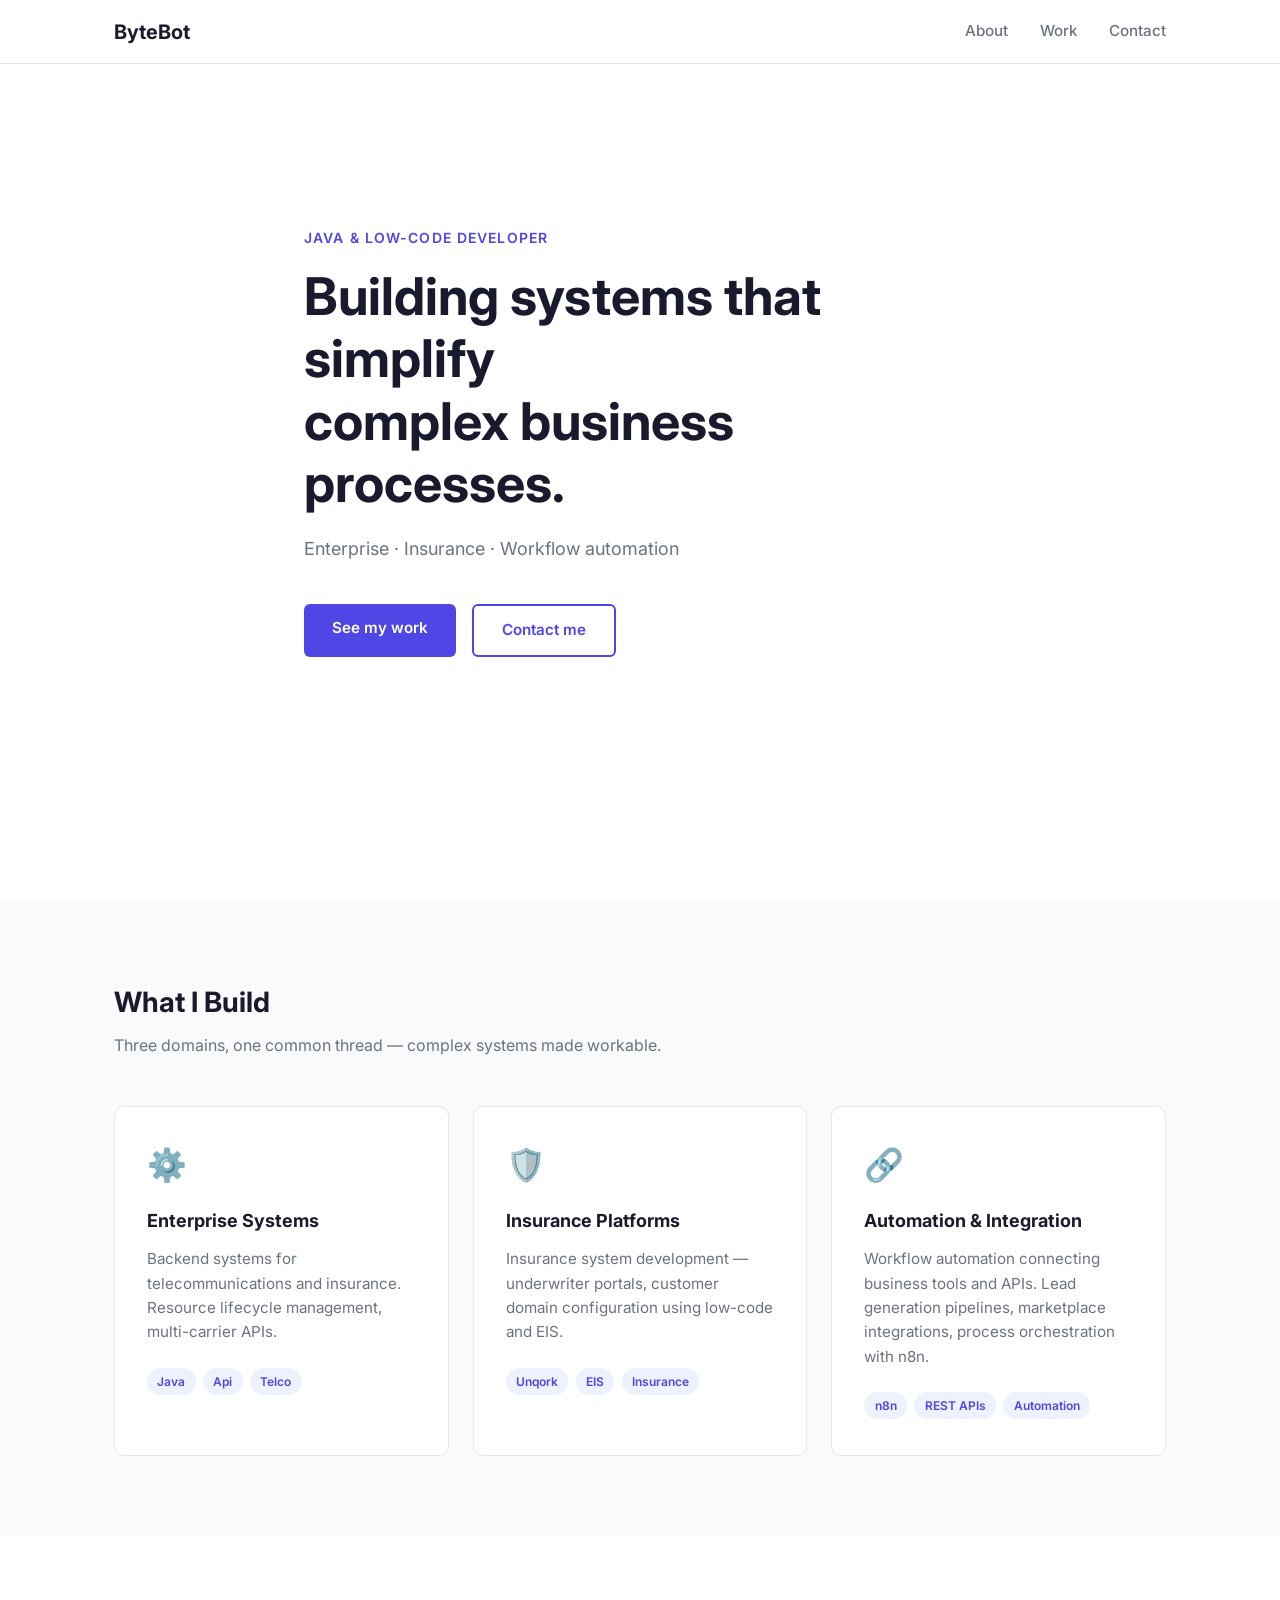
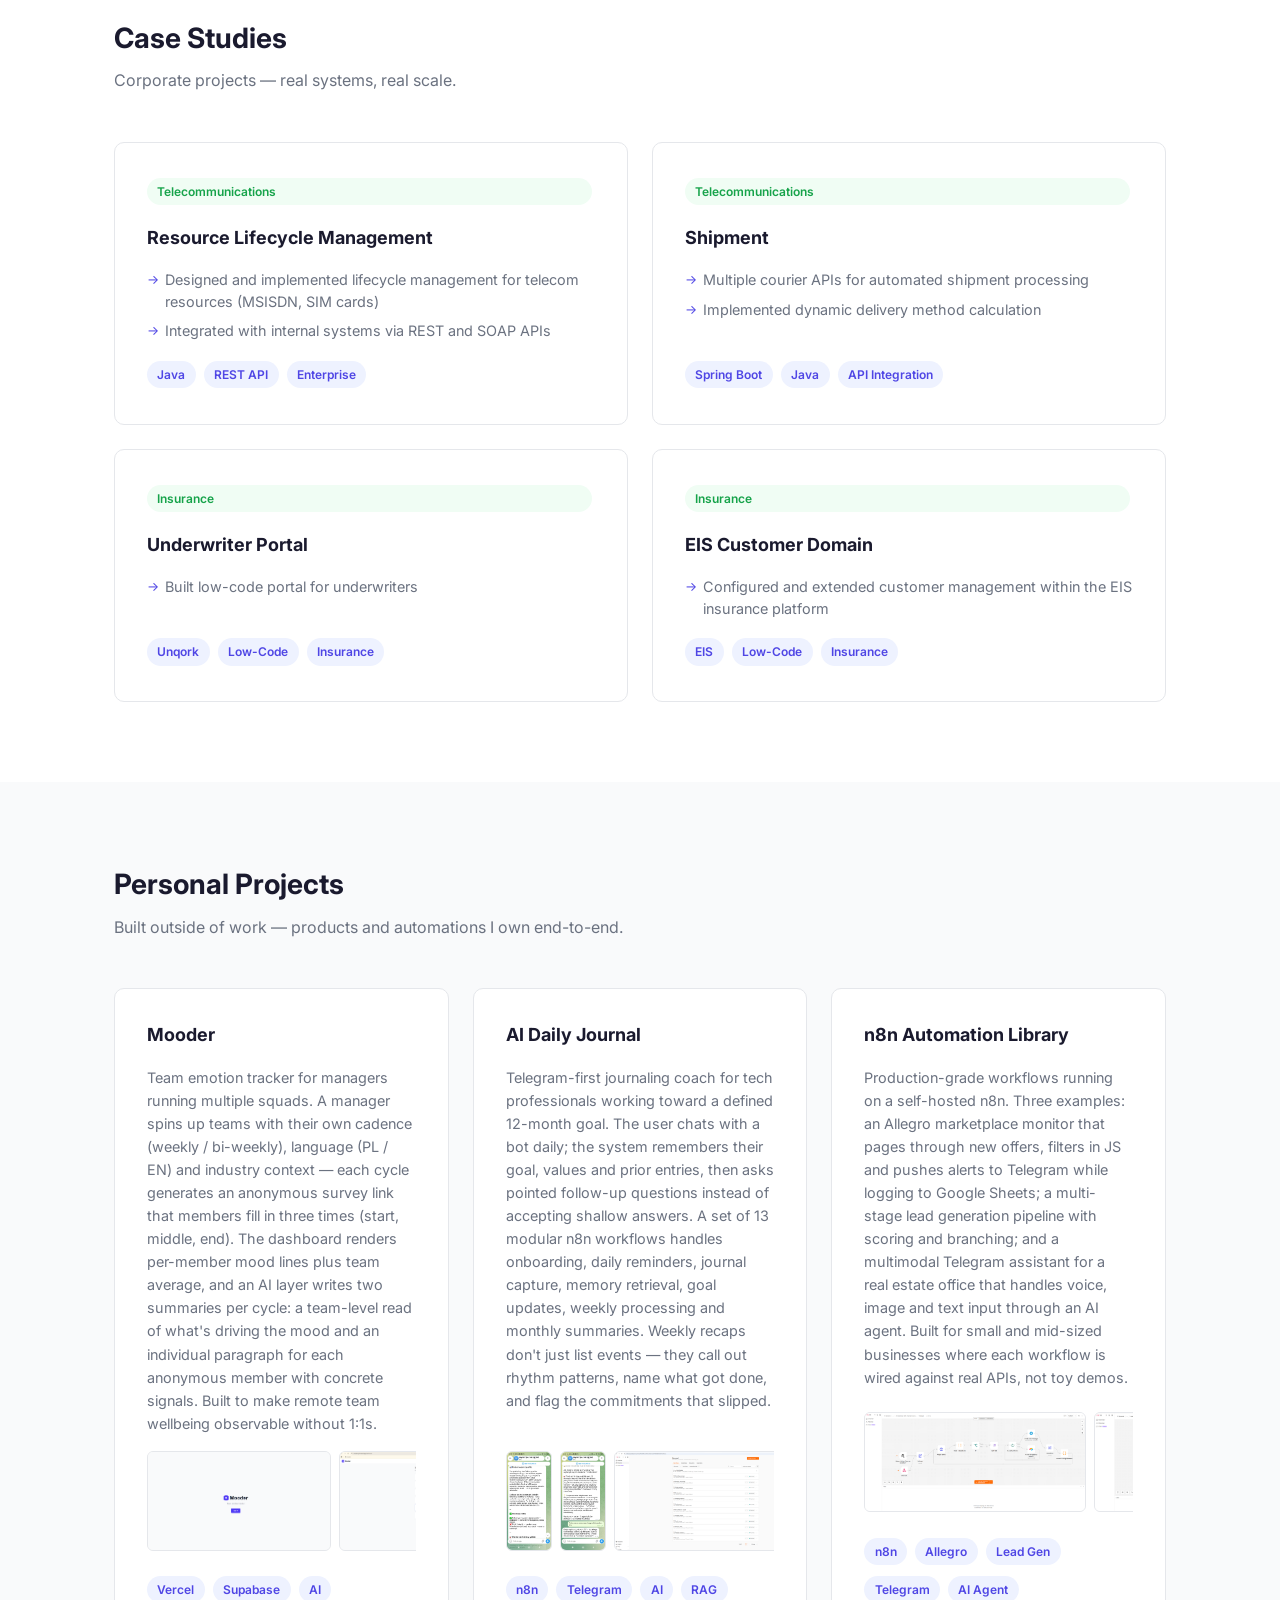
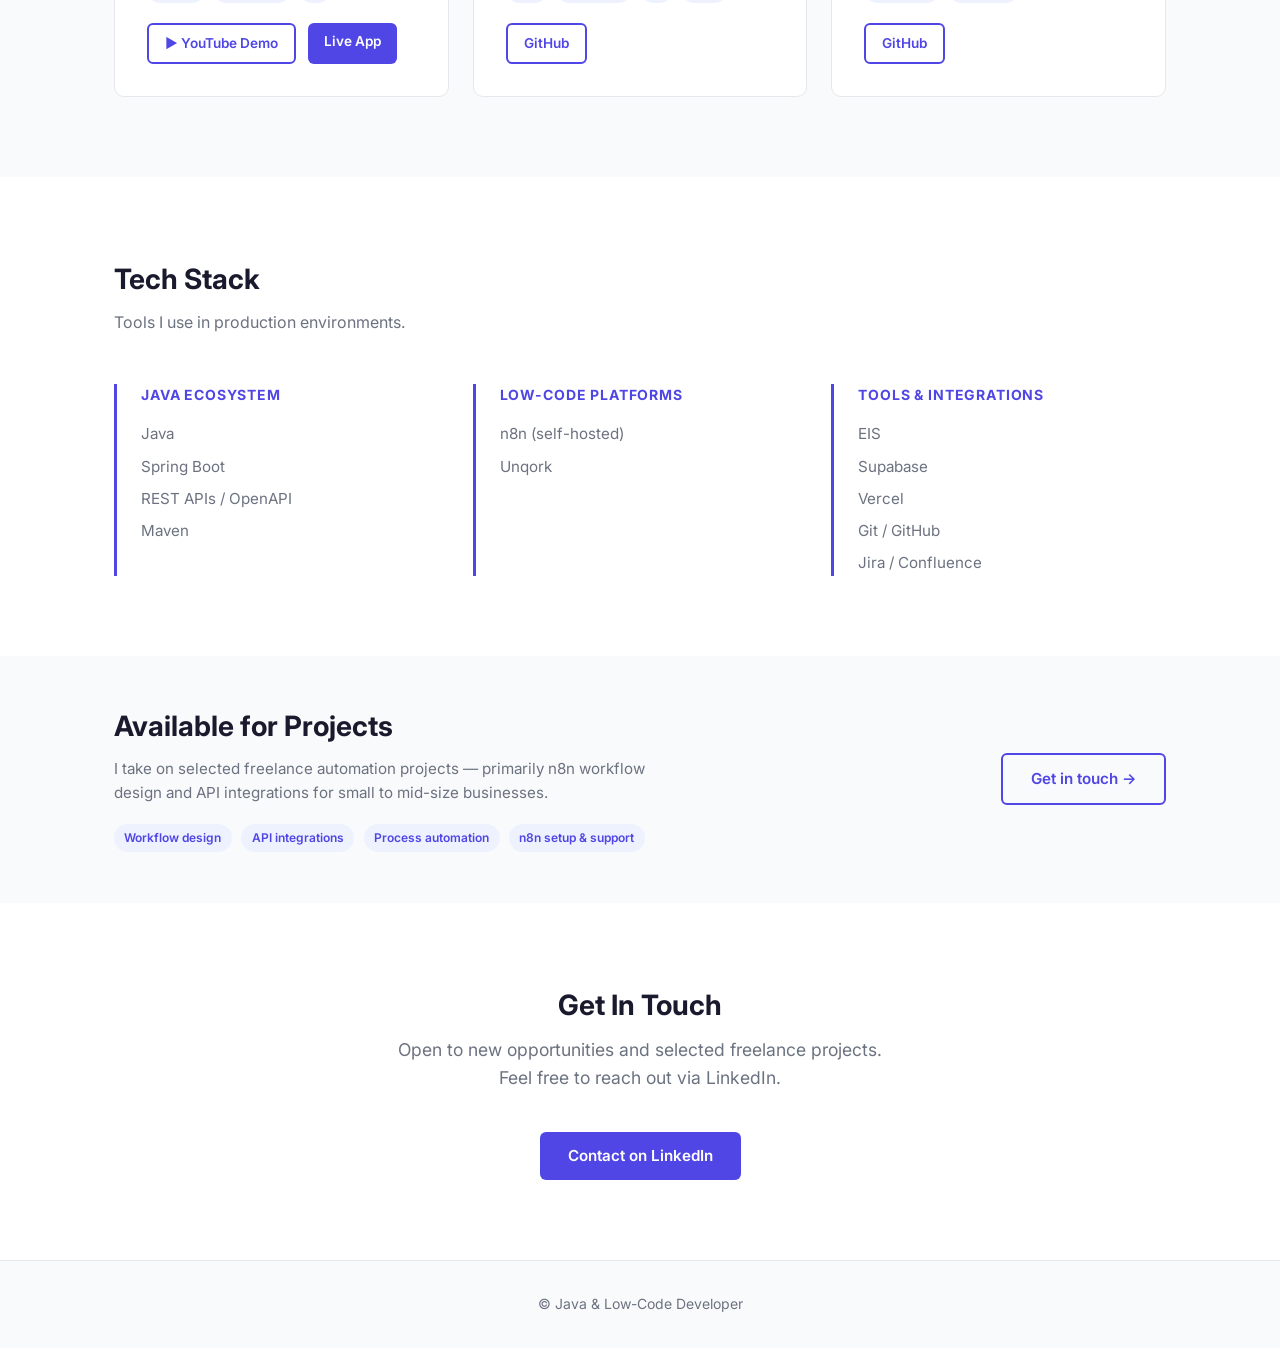
==== index.html @ 2a05e1d1 "feat: enrich n8n Automation Library card with screenshots Rewrite description to name the three real" ====
<!DOCTYPE html>
<html lang="en">
<head>
  <meta charset="UTF-8" />
  <meta name="viewport" content="width=device-width, initial-scale=1.0" />
  <meta name="description" content="Java & Low-Code Developer — Building systems that simplify complex business processes." />
  <title>Java & Low-Code Developer</title>
  <link rel="preconnect" href="https://fonts.googleapis.com" />
  <link rel="preconnect" href="https://fonts.gstatic.com" crossorigin />
  <link href="https://fonts.googleapis.com/css2?family=Inter:wght@400;500;600;700&display=swap" rel="stylesheet" />
  <link rel="stylesheet" href="css/style.css" />
</head>
<body>

  <!-- NAV -->
  <header class="nav" id="nav">
    <div class="container nav__inner">
      <a href="#" class="nav__logo">ByteBot<span class="nav__logo-dot"></span></a>
      <nav class="nav__links" id="navLinks">
        <a href="#what-i-build">About</a>
        <a href="#case-studies">Work</a>
        <a href="#contact">Contact</a>
      </nav>
      <button class="nav__hamburger" id="hamburger" aria-label="Toggle menu">
        <span></span><span></span><span></span>
      </button>
    </div>
  </header>

  <!-- HERO -->
  <section class="hero" id="hero">
    <div class="container hero__inner">
      <p class="hero__eyebrow">Java &amp; Low-Code Developer</p>
      <h1 class="hero__title">Building systems that simplify<br>complex business processes.</h1>
      <p class="hero__subtitle">Enterprise · Insurance · Workflow automation</p>
      <div class="hero__cta">
        <a href="#case-studies" class="btn btn-primary">See my work</a>
        <a href="#contact" class="btn btn-outline">Contact me</a>
      </div>
    </div>
  </section>

  <!-- WHAT I BUILD -->
  <section class="what-i-build" id="what-i-build">
    <div class="container">
      <h2 class="section-title">What I Build</h2>
      <p class="section-subtitle">Three domains, one common thread — complex systems made workable.</p>
      <div class="tiles">

        <div class="tile">
          <div class="tile__icon">⚙️</div>
          <h3 class="tile__title">Enterprise Systems</h3>
          <p class="tile__body">Backend systems for telecommunications and insurance. Resource lifecycle management, multi-carrier APIs.</p>
          <div class="tile__tags">
            <span class="tag">Java</span>
            <span class="tag">Api</span>
            <span class="tag">Telco</span>
          </div>
        </div>

        <div class="tile">
          <div class="tile__icon">🛡️</div>
          <h3 class="tile__title">Insurance Platforms</h3>
          <p class="tile__body">Insurance system development — underwriter portals, customer domain configuration using low-code and EIS.</p>
          <div class="tile__tags">
            <span class="tag">Unqork</span>
            <span class="tag">EIS</span>
            <span class="tag">Insurance</span>
          </div>
        </div>

        <div class="tile">
          <div class="tile__icon">🔗</div>
          <h3 class="tile__title">Automation &amp; Integration</h3>
          <p class="tile__body">Workflow automation connecting business tools and APIs. Lead generation pipelines, marketplace integrations, process orchestration with n8n.</p>
          <div class="tile__tags">
            <span class="tag">n8n</span>
            <span class="tag">REST APIs</span>
            <span class="tag">Automation</span>
          </div>
        </div>

      </div>
    </div>
  </section>

  <!-- CASE STUDIES -->
  <section class="case-studies" id="case-studies">
    <div class="container">
      <h2 class="section-title">Case Studies</h2>
      <p class="section-subtitle">Corporate projects — real systems, real scale.</p>
      <div class="cards-grid">

        <div class="card">
          <span class="tag tag-industry">Telecommunications</span>
          <h3 class="card__title">Resource Lifecycle Management</h3>
          <ul class="card__bullets">
            <li>Designed and implemented lifecycle management for telecom resources (MSISDN, SIM cards)</li>            
            <li>Integrated with internal systems via REST and SOAP APIs</li>
          </ul>
          <div class="card__tags">
            <span class="tag">Java</span>
            <span class="tag">REST API</span>
            <span class="tag">Enterprise</span>
          </div>
        </div>

        <div class="card">
          <span class="tag tag-industry">Telecommunications</span>
          <h3 class="card__title">Shipment</h3>
          <ul class="card__bullets">
            <li>Multiple courier APIs for automated shipment processing</li>
            <li>Implemented dynamic delivery method calculation</li>            
          </ul>
          <div class="card__tags">
            <span class="tag">Spring Boot</span>
            <span class="tag">Java</span>
            <span class="tag">API Integration</span>
          </div>
        </div>

        <div class="card">
          <span class="tag tag-industry">Insurance</span>
          <h3 class="card__title">Underwriter Portal</h3>
          <ul class="card__bullets">
            <li>Built low-code portal for underwriters</li>                        
          </ul>
          <div class="card__tags">
            <span class="tag">Unqork</span>
            <span class="tag">Low-Code</span>
            <span class="tag">Insurance</span>
          </div>
        </div>

        <div class="card">
          <span class="tag tag-industry">Insurance</span>
          <h3 class="card__title">EIS Customer Domain</h3>
          <ul class="card__bullets">
            <li>Configured and extended customer management within the EIS insurance platform</li>                        
          </ul>
          <div class="card__tags">
            <span class="tag">EIS</span>
            <span class="tag">Low-Code</span>
            <span class="tag">Insurance</span>
          </div>
        </div>

      </div>
    </div>
  </section>

  <!-- PERSONAL PROJECTS -->
  <section class="projects" id="projects">
    <div class="container">
      <h2 class="section-title">Personal Projects</h2>
      <p class="section-subtitle">Built outside of work — products and automations I own end-to-end.</p>
      <div class="projects-grid">

        <div class="project-card">
          <h3 class="project-card__title">Mooder</h3>
          <p class="project-card__desc">Team emotion tracker for managers running multiple squads. A manager spins up teams with their own cadence (weekly / bi-weekly), language (PL / EN) and industry context — each cycle generates an anonymous survey link that members fill in three times (start, middle, end). The dashboard renders per-member mood lines plus team average, and an AI layer writes two summaries per cycle: a team-level read of what's driving the mood and an individual paragraph for each anonymous member with concrete signals. Built to make remote team wellbeing observable without 1:1s.</p>
          <div class="project-card__gallery">
            <img src="screenshots/mooder/m1.png" alt="Mooder landing" class="thumb" data-full="screenshots/mooder/m1.png" />
            <img src="screenshots/mooder/m2.png" alt="Teams dashboard" class="thumb" data-full="screenshots/mooder/m2.png" />
            <img src="screenshots/mooder/m3.png" alt="Team detail" class="thumb" data-full="screenshots/mooder/m3.png" />
            <img src="screenshots/mooder/m4.png" alt="Cycle report with AI summary" class="thumb" data-full="screenshots/mooder/m4.png" />
            <img src="screenshots/mooder/m5.png" alt="Team settings" class="thumb" data-full="screenshots/mooder/m5.png" />
          </div>
          <div class="project-card__tags">
            <span class="tag">Vercel</span>
            <span class="tag">Supabase</span>
            <span class="tag">AI</span>
          </div>
          <div class="project-card__links">
            <a href="https://youtu.be/Fw8eV44S6aY" target="_blank" rel="noopener" class="btn btn-outline btn--sm">▶ YouTube Demo</a>
            <a href="https://mooder-phi.vercel.app/" target="_blank" rel="noopener" class="btn btn-primary btn--sm">Live App</a>
          </div>
        </div>

        <div class="project-card">
          <h3 class="project-card__title">AI Daily Journal</h3>
          <p class="project-card__desc">Telegram-first journaling coach for tech professionals working toward a defined 12-month goal. The user chats with a bot daily; the system remembers their goal, values and prior entries, then asks pointed follow-up questions instead of accepting shallow answers. A set of 13 modular n8n workflows handles onboarding, daily reminders, journal capture, memory retrieval, goal updates, weekly processing and monthly summaries. Weekly recaps don't just list events — they call out rhythm patterns, name what got done, and flag the commitments that slipped.</p>
          <div class="project-card__gallery">
            <img src="screenshots/dailyjournal/d5%20%281%29.jpg" alt="Telegram weekly summary" class="thumb" data-full="screenshots/dailyjournal/d5%20%281%29.jpg" />
            <img src="screenshots/dailyjournal/d5%20%282%29.jpg" alt="Telegram coaching conversation" class="thumb" data-full="screenshots/dailyjournal/d5%20%282%29.jpg" />
            <img src="screenshots/dailyjournal/d3.png" alt="n8n workflows list" class="thumb" data-full="screenshots/dailyjournal/d3.png" />
            <img src="screenshots/dailyjournal/d1.png" alt="Telegram master router workflow" class="thumb" data-full="screenshots/dailyjournal/d1.png" />
            <img src="screenshots/dailyjournal/d4.png" alt="Monthly summary workflow" class="thumb" data-full="screenshots/dailyjournal/d4.png" />
            <img src="screenshots/dailyjournal/d2.png" alt="Onboarding workflow" class="thumb" data-full="screenshots/dailyjournal/d2.png" />
          </div>
          <div class="project-card__tags">
            <span class="tag">n8n</span>
            <span class="tag">Telegram</span>
            <span class="tag">AI</span>
            <span class="tag">RAG</span>
          </div>
          <div class="project-card__links">
            <a href="https://github.com/ByteBot86/techjournaling" target="_blank" rel="noopener" class="btn btn-outline btn--sm">GitHub</a>
          </div>
        </div>

        <div class="project-card">
          <h3 class="project-card__title">n8n Automation Library</h3>
          <p class="project-card__desc">Production-grade workflows running on a self-hosted n8n. Three examples: an Allegro marketplace monitor that pages through new offers, filters in JS and pushes alerts to Telegram while logging to Google Sheets; a multi-stage lead generation pipeline with scoring and branching; and a multimodal Telegram assistant for a real estate office that handles voice, image and text input through an AI agent. Built for small and mid-sized businesses where each workflow is wired against real APIs, not toy demos.</p>
          <div class="project-card__gallery">
            <img src="screenshots/automation/a1.png" alt="Allegro offers monitor — Telegram + Sheets" class="thumb" data-full="screenshots/automation/a1.png" />
            <img src="screenshots/automation/a2.png" alt="Lead generation pipeline" class="thumb" data-full="screenshots/automation/a2.png" />
            <img src="screenshots/automation/a3.png" alt="Multimodal Telegram assistant for real estate" class="thumb" data-full="screenshots/automation/a3.png" />
          </div>
          <div class="project-card__tags">
            <span class="tag">n8n</span>
            <span class="tag">Allegro</span>
            <span class="tag">Lead Gen</span>
            <span class="tag">Telegram</span>
            <span class="tag">AI Agent</span>
          </div>
          <div class="project-card__links">
            <a href="https://github.com/ByteBot86/n8nExamples" target="_blank" rel="noopener" class="btn btn-outline btn--sm">GitHub</a>
          </div>
        </div>

      </div>
    </div>
  </section>

  <!-- TECH STACK -->
  <section class="tech-stack" id="tech-stack">
    <div class="container">
      <h2 class="section-title">Tech Stack</h2>
      <p class="section-subtitle">Tools I use in production environments.</p>
      <div class="stack-grid">

        <div class="stack-col">
          <h3 class="stack-col__title">Java Ecosystem</h3>
          <ul class="stack-list">
            <li>Java </li>
            <li>Spring Boot</li>
            <li>REST APIs / OpenAPI</li>
            <li>Maven</li>            
          </ul>
        </div>

        <div class="stack-col">
          <h3 class="stack-col__title">Low-Code Platforms</h3>
          <ul class="stack-list">
            <li>n8n (self-hosted)</li>
            <li>Unqork</li>            
          </ul>
        </div>

        <div class="stack-col">
          <h3 class="stack-col__title">Tools &amp; Integrations</h3>
          <ul class="stack-list">
            <li>EIS</li>
            <li>Supabase</li>
            <li>Vercel</li>
            <li>Git / GitHub</li>
            <li>Jira / Confluence</li>
          </ul>
        </div>

      </div>
    </div>
  </section>

  <!-- SERVICES -->
  <section class="services" id="services">
    <div class="container services__inner">
      <div>
        <h2 class="section-title">Available for Projects</h2>
        <p class="services__desc">I take on selected freelance automation projects — primarily n8n workflow design and API integrations for small to mid-size businesses.</p>
        <div class="services__items">
          <span class="tag">Workflow design</span>
          <span class="tag">API integrations</span>
          <span class="tag">Process automation</span>
          <span class="tag">n8n setup &amp; support</span>
        </div>
      </div>
      <a href="#contact" class="btn btn-outline">Get in touch →</a>
    </div>
  </section>

  <!-- CONTACT -->
  <section class="contact" id="contact">
    <div class="container contact__inner">
      <h2 class="section-title">Get In Touch</h2>
      <p class="contact__desc">Open to new opportunities and selected freelance projects.<br>Feel free to reach out via LinkedIn.</p>
      <div class="contact__links">
        <a href="https://www.linkedin.com/in/konrad-bielecki-abbaa4133/" target="_blank" rel="noopener" class="btn btn-primary">Contact on LinkedIn</a>
      </div>
    </div>
  </section>

  <footer class="footer">
    <div class="container">
      <p>&copy; Java &amp; Low-Code Developer</p>
    </div>
  </footer>

  <!-- LIGHTBOX -->
  <div class="lightbox" id="lightbox" aria-hidden="true">
    <button class="lightbox__close" id="lightboxClose" aria-label="Close">&times;</button>
    <button class="lightbox__nav lightbox__nav--prev" id="lightboxPrev" aria-label="Previous">&#10094;</button>
    <img class="lightbox__img" id="lightboxImg" alt="" />
    <button class="lightbox__nav lightbox__nav--next" id="lightboxNext" aria-label="Next">&#10095;</button>
  </div>

  <script src="js/main.js"></script>
</body>
</html>
---- css/style.css ----
/* css/style.css */

/* ── Reset ── */
*, *::before, *::after {
  box-sizing: border-box;
  margin: 0;
  padding: 0;
}

/* ── Variables ── */
:root {
  --color-bg: #ffffff;
  --color-text: #1a1a2e;
  --color-muted: #6b7280;
  --color-accent: #4f46e5;
  --color-accent-light: #eef2ff;
  --color-border: #e5e7eb;
  --color-surface: #f9fafb;

  --font-family: 'Inter', sans-serif;
  --font-size-base: 1rem;
  --line-height: 1.6;

  --max-width: 1100px;
  --section-padding: 5rem 1.5rem;
  --nav-height: 64px;
}

/* ── Base ── */
html {
  scroll-behavior: smooth;
}

body {
  font-family: var(--font-family);
  font-size: var(--font-size-base);
  color: var(--color-text);
  background: var(--color-bg);
  line-height: var(--line-height);
}

img {
  max-width: 100%;
  display: block;
}

a {
  color: var(--color-accent);
  text-decoration: none;
}

a:hover {
  text-decoration: underline;
}

/* ── Layout helper ── */
.container {
  max-width: var(--max-width);
  margin: 0 auto;
  padding: 0 1.5rem;
}

/* ── Section base ── */
section {
  padding: var(--section-padding);
}

.section-title {
  font-size: 1.75rem;
  font-weight: 700;
  margin-bottom: 0.5rem;
  color: var(--color-text);
}

.section-subtitle {
  font-size: 1rem;
  color: var(--color-muted);
  margin-bottom: 3rem;
}

/* ── Buttons ── */
.btn {
  display: inline-block;
  padding: 0.75rem 1.75rem;
  border-radius: 6px;
  font-weight: 600;
  font-size: 0.95rem;
  cursor: pointer;
  transition: opacity 0.15s;
}

.btn:hover {
  opacity: 0.85;
  text-decoration: none;
}

.btn-primary {
  background: var(--color-accent);
  color: #fff;
}

.btn-outline {
  border: 2px solid var(--color-accent);
  color: var(--color-accent);
  background: transparent;
}

/* ── Tags / badges ── */
.tag {
  display: inline-block;
  background: var(--color-accent-light);
  color: var(--color-accent);
  font-size: 0.75rem;
  font-weight: 600;
  padding: 0.25rem 0.65rem;
  border-radius: 999px;
  margin: 0.2rem 0.2rem 0.2rem 0;
}

.tag-industry {
  background: #f0fdf4;
  color: #16a34a;
}

/* ── Nav ── */
.nav {
  position: fixed;
  top: 0;
  left: 0;
  right: 0;
  height: var(--nav-height);
  background: var(--color-bg);
  border-bottom: 1px solid var(--color-border);
  z-index: 100;
}

.nav__inner {
  display: flex;
  align-items: center;
  justify-content: space-between;
  height: 100%;
}

.nav__logo {
  font-size: 1.25rem;
  font-weight: 700;
  color: var(--color-text);
  text-decoration: none;
}

.nav__logo-dot {
  color: var(--color-accent);
}

.nav__links {
  display: flex;
  gap: 2rem;
}

.nav__links a {
  color: var(--color-muted);
  font-weight: 500;
  font-size: 0.95rem;
  text-decoration: none;
  transition: color 0.15s;
}

.nav__links a:hover {
  color: var(--color-accent);
  text-decoration: none;
}

.nav__hamburger {
  display: none;
  flex-direction: column;
  gap: 5px;
  background: none;
  border: none;
  cursor: pointer;
  padding: 4px;
}

.nav__hamburger span {
  display: block;
  width: 24px;
  height: 2px;
  background: var(--color-text);
  border-radius: 2px;
  transition: transform 0.2s, opacity 0.2s;
}

/* ── Footer ── */
.footer {
  background: var(--color-surface);
  border-top: 1px solid var(--color-border);
  padding: 2rem 1.5rem;
  text-align: center;
  color: var(--color-muted);
  font-size: 0.875rem;
}

/* ── Hero ── */
.hero {
  min-height: 100vh;
  display: flex;
  align-items: center;
  padding-top: var(--nav-height);
  background: var(--color-bg);
}

.hero__inner {
  max-width: 720px;
}

.hero__eyebrow {
  font-size: 0.875rem;
  font-weight: 600;
  text-transform: uppercase;
  letter-spacing: 0.08em;
  color: var(--color-accent);
  margin-bottom: 1rem;
}

.hero__title {
  font-size: clamp(2rem, 5vw, 3.25rem);
  font-weight: 700;
  line-height: 1.2;
  color: var(--color-text);
  margin-bottom: 1.25rem;
}

.hero__subtitle {
  font-size: 1.125rem;
  color: var(--color-muted);
  margin-bottom: 2.5rem;
}

.hero__cta {
  display: flex;
  gap: 1rem;
  flex-wrap: wrap;
}

/* ── What I Build ── */
.what-i-build {
  background: var(--color-surface);
}

.tiles {
  display: grid;
  grid-template-columns: repeat(3, 1fr);
  gap: 1.5rem;
}

.tile {
  background: var(--color-bg);
  border: 1px solid var(--color-border);
  border-radius: 10px;
  padding: 2rem;
}

.tile__icon {
  font-size: 2rem;
  margin-bottom: 1rem;
}

.tile__title {
  font-size: 1.125rem;
  font-weight: 700;
  margin-bottom: 0.75rem;
}

.tile__body {
  font-size: 0.95rem;
  color: var(--color-muted);
  margin-bottom: 1.25rem;
  line-height: 1.6;
}

@media (max-width: 768px) {
  .tiles {
    grid-template-columns: 1fr;
  }
}

/* ── Case Studies ── */
.cards-grid {
  display: grid;
  grid-template-columns: repeat(2, 1fr);
  gap: 1.5rem;
}

.card {
  background: var(--color-bg);
  border: 1px solid var(--color-border);
  border-radius: 10px;
  padding: 2rem;
  display: flex;
  flex-direction: column;
  gap: 1rem;
}

.card__title {
  font-size: 1.125rem;
  font-weight: 700;
  color: var(--color-text);
}

.card__bullets {
  list-style: none;
  display: flex;
  flex-direction: column;
  gap: 0.5rem;
  flex: 1;
}

.card__bullets li {
  font-size: 0.9rem;
  color: var(--color-muted);
  padding-left: 1.1rem;
  position: relative;
  line-height: 1.5;
}

.card__bullets li::before {
  content: '→';
  position: absolute;
  left: 0;
  color: var(--color-accent);
  font-size: 0.8rem;
  top: 1px;
}

.card__tags {
  display: flex;
  flex-wrap: wrap;
  gap: 0.3rem;
  margin-top: auto;
}

@media (max-width: 768px) {
  .cards-grid {
    grid-template-columns: 1fr;
  }
}

/* ── Personal Projects ── */
.projects {
  background: var(--color-surface);
}

.projects-grid {
  display: grid;
  grid-template-columns: repeat(3, 1fr);
  gap: 1.5rem;
}

.project-card {
  background: var(--color-bg);
  border: 1px solid var(--color-border);
  border-radius: 10px;
  padding: 2rem;
  display: flex;
  flex-direction: column;
  gap: 1rem;
}

.project-card__title {
  font-size: 1.125rem;
  font-weight: 700;
}

.project-card__desc {
  font-size: 0.9rem;
  color: var(--color-muted);
  line-height: 1.6;
  flex: 1;
}

.project-card__tags {
  display: flex;
  flex-wrap: wrap;
  gap: 0.3rem;
}

.project-card__links {
  display: flex;
  gap: 0.75rem;
  flex-wrap: wrap;
  margin-top: auto;
}

.btn--sm {
  padding: 0.5rem 1rem;
  font-size: 0.85rem;
}

.project-card__gallery {
  display: flex;
  gap: 0.5rem;
  overflow-x: auto;
  padding-bottom: 0.4rem;
  scrollbar-width: thin;
}

.project-card__gallery .thumb {
  height: 100px;
  width: auto;
  flex-shrink: 0;
  object-fit: contain;
  background: var(--color-surface);
  border-radius: 6px;
  border: 1px solid var(--color-border);
  cursor: zoom-in;
  transition: transform 0.15s, box-shadow 0.15s;
}

.project-card__gallery .thumb:hover {
  transform: translateY(-1px);
  box-shadow: 0 4px 10px rgba(0, 0, 0, 0.08);
}

/* ── Lightbox ── */
.lightbox {
  position: fixed;
  inset: 0;
  background: rgba(0, 0, 0, 0.88);
  display: none;
  align-items: center;
  justify-content: center;
  z-index: 1000;
  padding: 2rem;
}

.lightbox--open {
  display: flex;
}

.lightbox__img {
  max-width: 95vw;
  max-height: 90vh;
  object-fit: contain;
  border-radius: 6px;
  box-shadow: 0 10px 40px rgba(0, 0, 0, 0.5);
}

.lightbox__close,
.lightbox__nav {
  position: absolute;
  background: rgba(255, 255, 255, 0.1);
  color: #fff;
  border: none;
  cursor: pointer;
  font-size: 1.5rem;
  width: 44px;
  height: 44px;
  border-radius: 50%;
  display: flex;
  align-items: center;
  justify-content: center;
  transition: background 0.15s;
}

.lightbox__close:hover,
.lightbox__nav:hover {
  background: rgba(255, 255, 255, 0.25);
}

.lightbox__close {
  top: 1rem;
  right: 1rem;
  font-size: 2rem;
  line-height: 1;
}

.lightbox__nav--prev {
  left: 1rem;
  top: 50%;
  transform: translateY(-50%);
}

.lightbox__nav--next {
  right: 1rem;
  top: 50%;
  transform: translateY(-50%);
}

@media (max-width: 640px) {
  .lightbox__nav {
    width: 38px;
    height: 38px;
    font-size: 1.1rem;
  }
}

@media (max-width: 900px) {
  .projects-grid {
    grid-template-columns: repeat(2, 1fr);
  }
}

@media (max-width: 640px) {
  .projects-grid {
    grid-template-columns: 1fr;
  }
}

/* ── Tech Stack ── */
.stack-grid {
  display: grid;
  grid-template-columns: repeat(3, 1fr);
  gap: 1.5rem;
}

.stack-col {
  border-left: 3px solid var(--color-accent);
  padding-left: 1.5rem;
}

.stack-col__title {
  font-size: 0.875rem;
  font-weight: 700;
  text-transform: uppercase;
  letter-spacing: 0.06em;
  color: var(--color-accent);
  margin-bottom: 1rem;
}

.stack-list {
  list-style: none;
  display: flex;
  flex-direction: column;
  gap: 0.5rem;
}

.stack-list li {
  font-size: 0.95rem;
  color: var(--color-muted);
}

@media (max-width: 640px) {
  .stack-grid {
    grid-template-columns: 1fr;
    gap: 2rem;
  }
}

/* ── Services ── */
.services {
  background: var(--color-surface);
  padding: 3rem 1.5rem;
}

.services__inner {
  display: flex;
  align-items: center;
  justify-content: space-between;
  gap: 2rem;
  flex-wrap: wrap;
}

.services__desc {
  font-size: 0.95rem;
  color: var(--color-muted);
  margin-bottom: 1rem;
  max-width: 560px;
}

.services__items {
  display: flex;
  flex-wrap: wrap;
  gap: 0.4rem;
}

/* ── Contact ── */
.contact__inner {
  text-align: center;
  max-width: 560px;
  margin: 0 auto;
}

.contact__desc {
  font-size: 1.1rem;
  color: var(--color-muted);
  margin-bottom: 2.5rem;
}

.contact__links {
  display: flex;
  gap: 1rem;
  justify-content: center;
  flex-wrap: wrap;
}

/* ── Mobile nav ── */
@media (max-width: 640px) {
  .nav__hamburger {
    display: flex;
  }

  .nav__links {
    display: none;
    position: absolute;
    top: var(--nav-height);
    left: 0;
    right: 0;
    background: var(--color-bg);
    border-bottom: 1px solid var(--color-border);
    flex-direction: column;
    padding: 1rem 1.5rem 1.5rem;
    gap: 1rem;
  }

  .nav__links--open {
    display: flex;
  }

  .nav__hamburger--open span:nth-child(1) {
    transform: translateY(7px) rotate(45deg);
  }

  .nav__hamburger--open span:nth-child(2) {
    opacity: 0;
  }

  .nav__hamburger--open span:nth-child(3) {
    transform: translateY(-7px) rotate(-45deg);
  }
}

/* ── Scroll offset for fixed nav ── */
section[id] {
  scroll-margin-top: var(--nav-height);
}
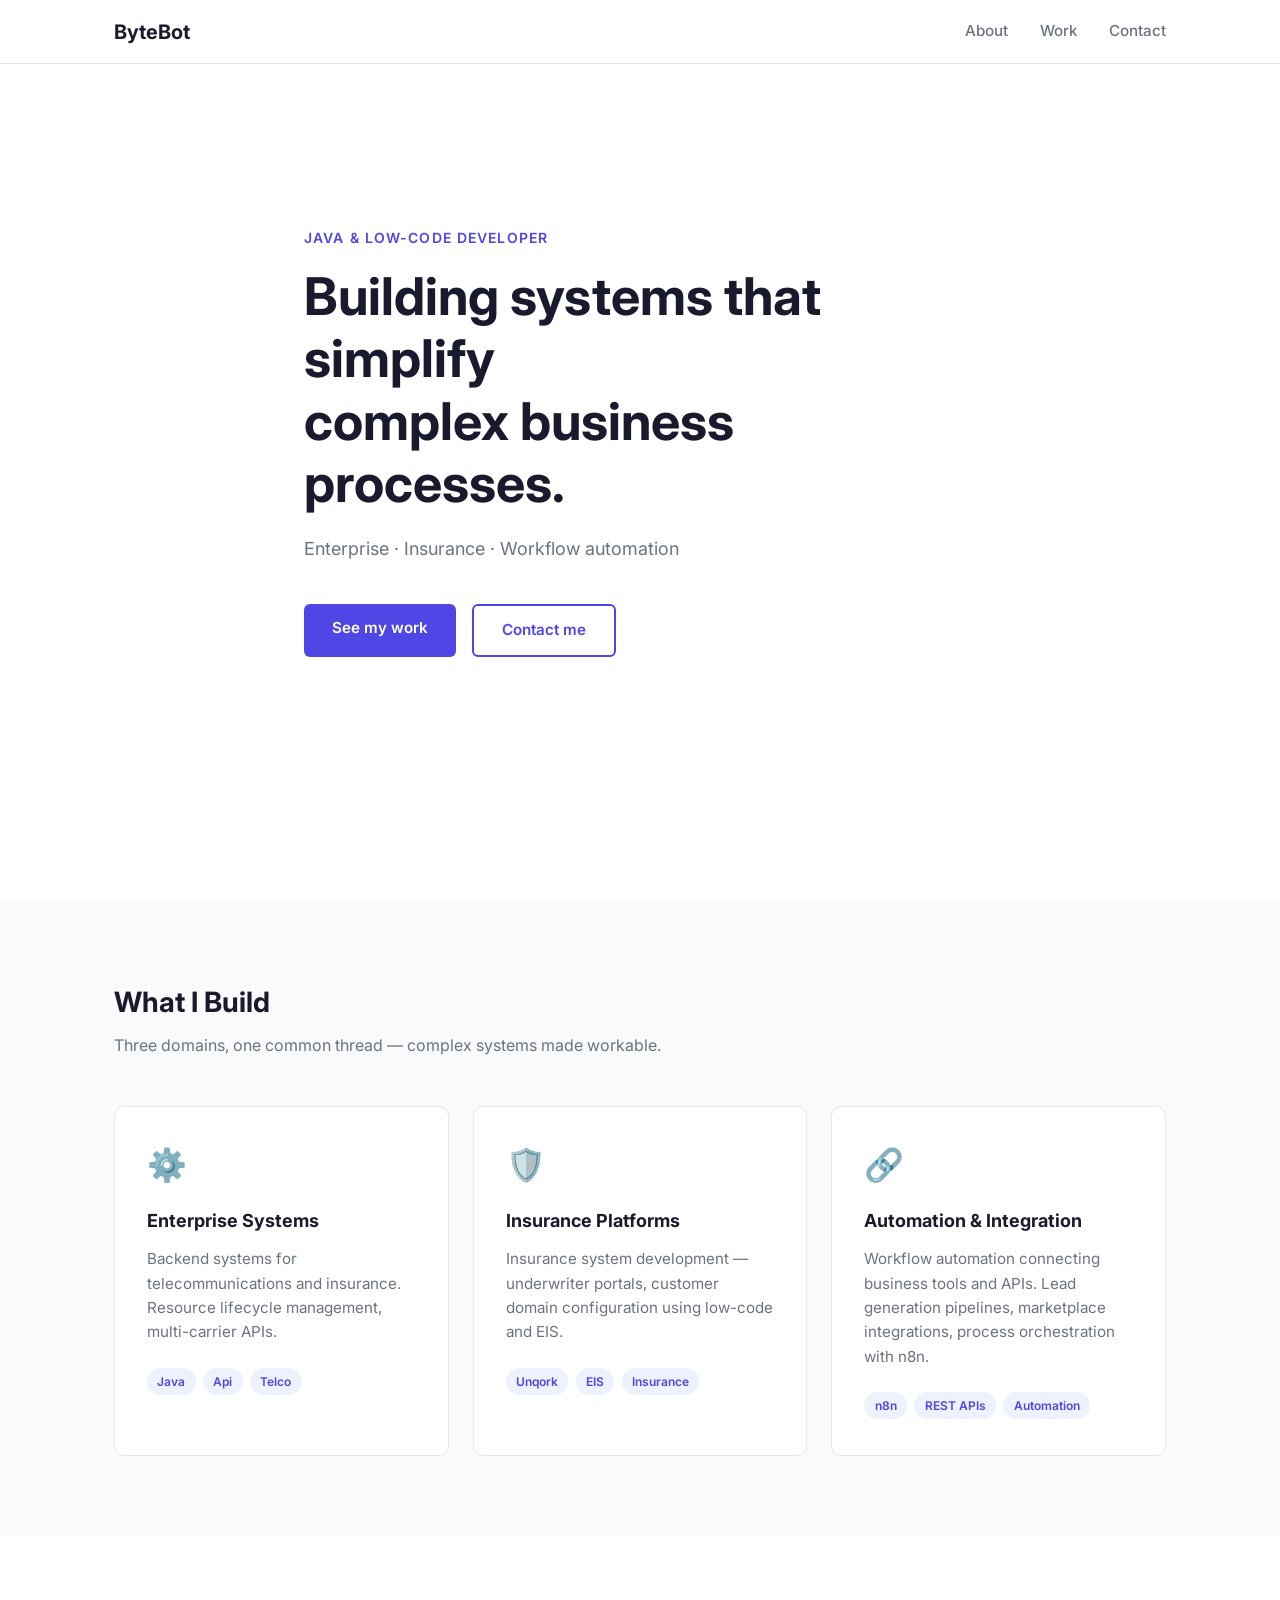
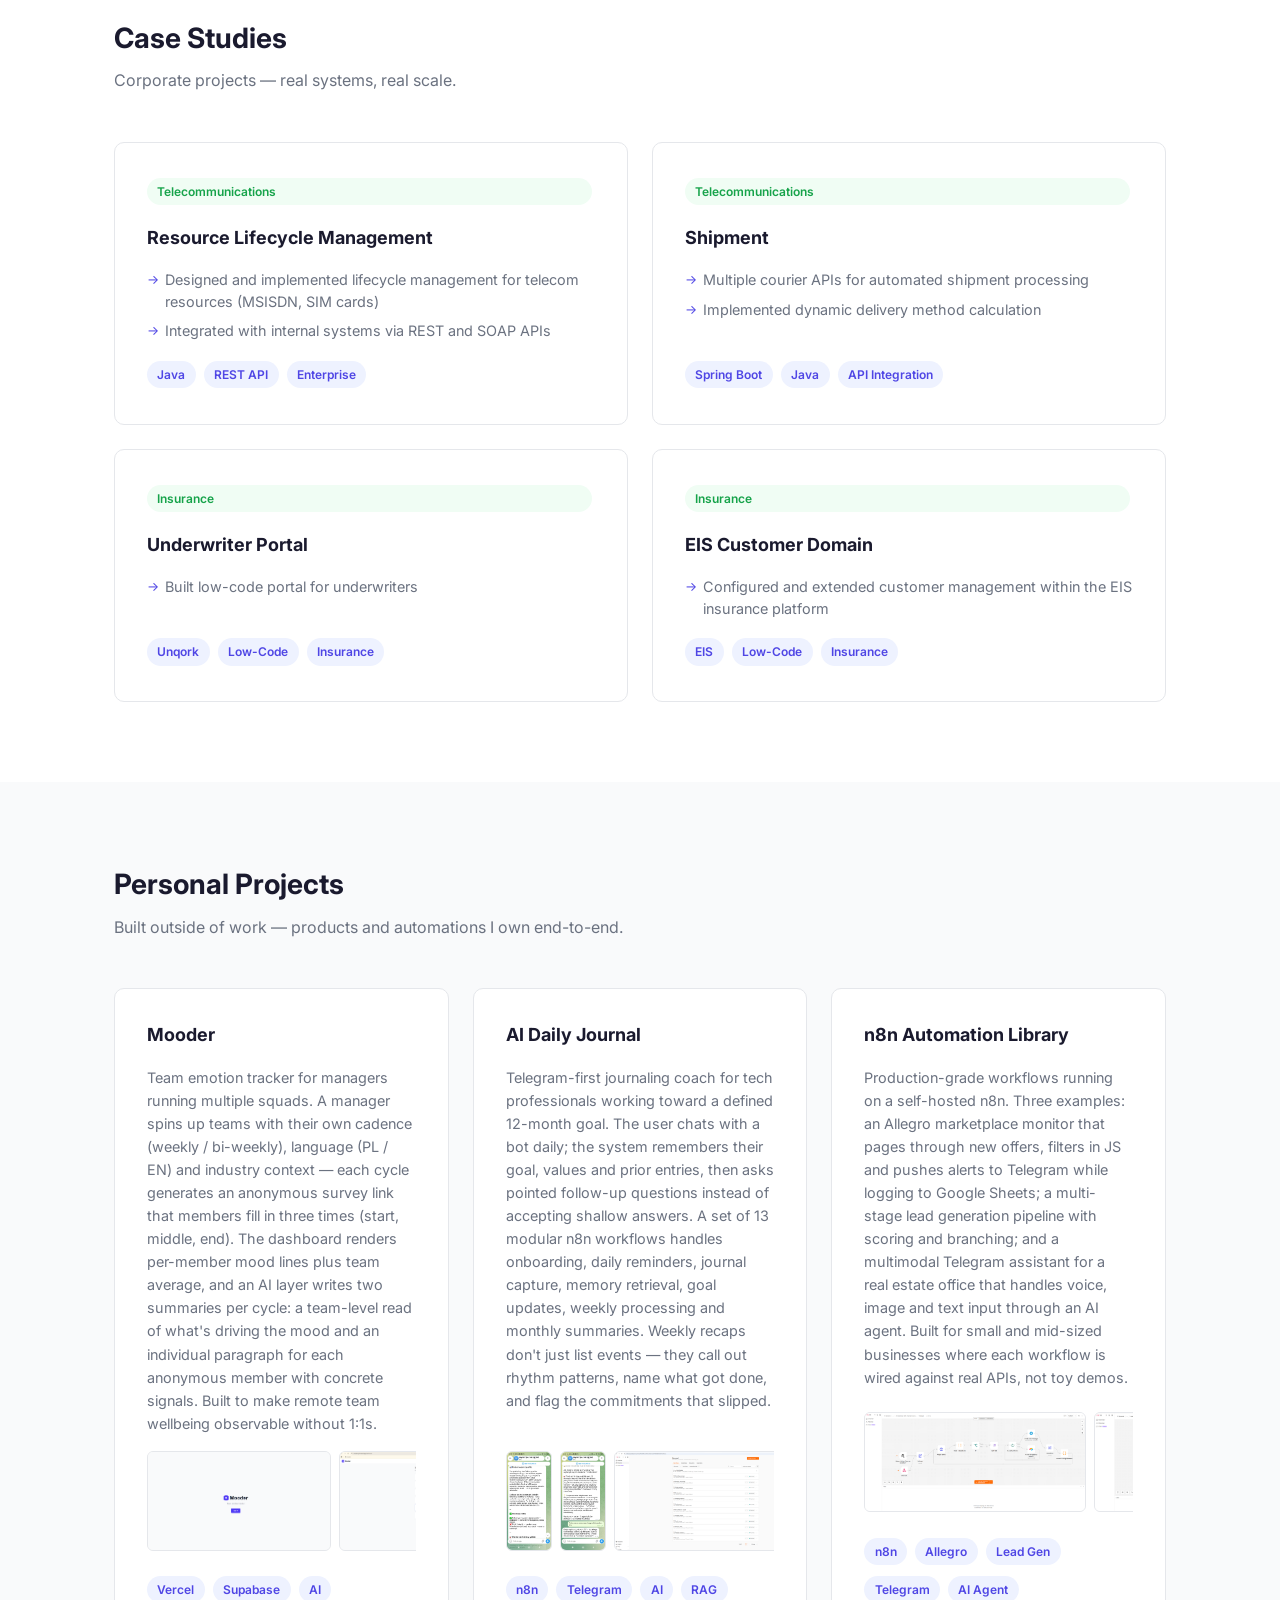
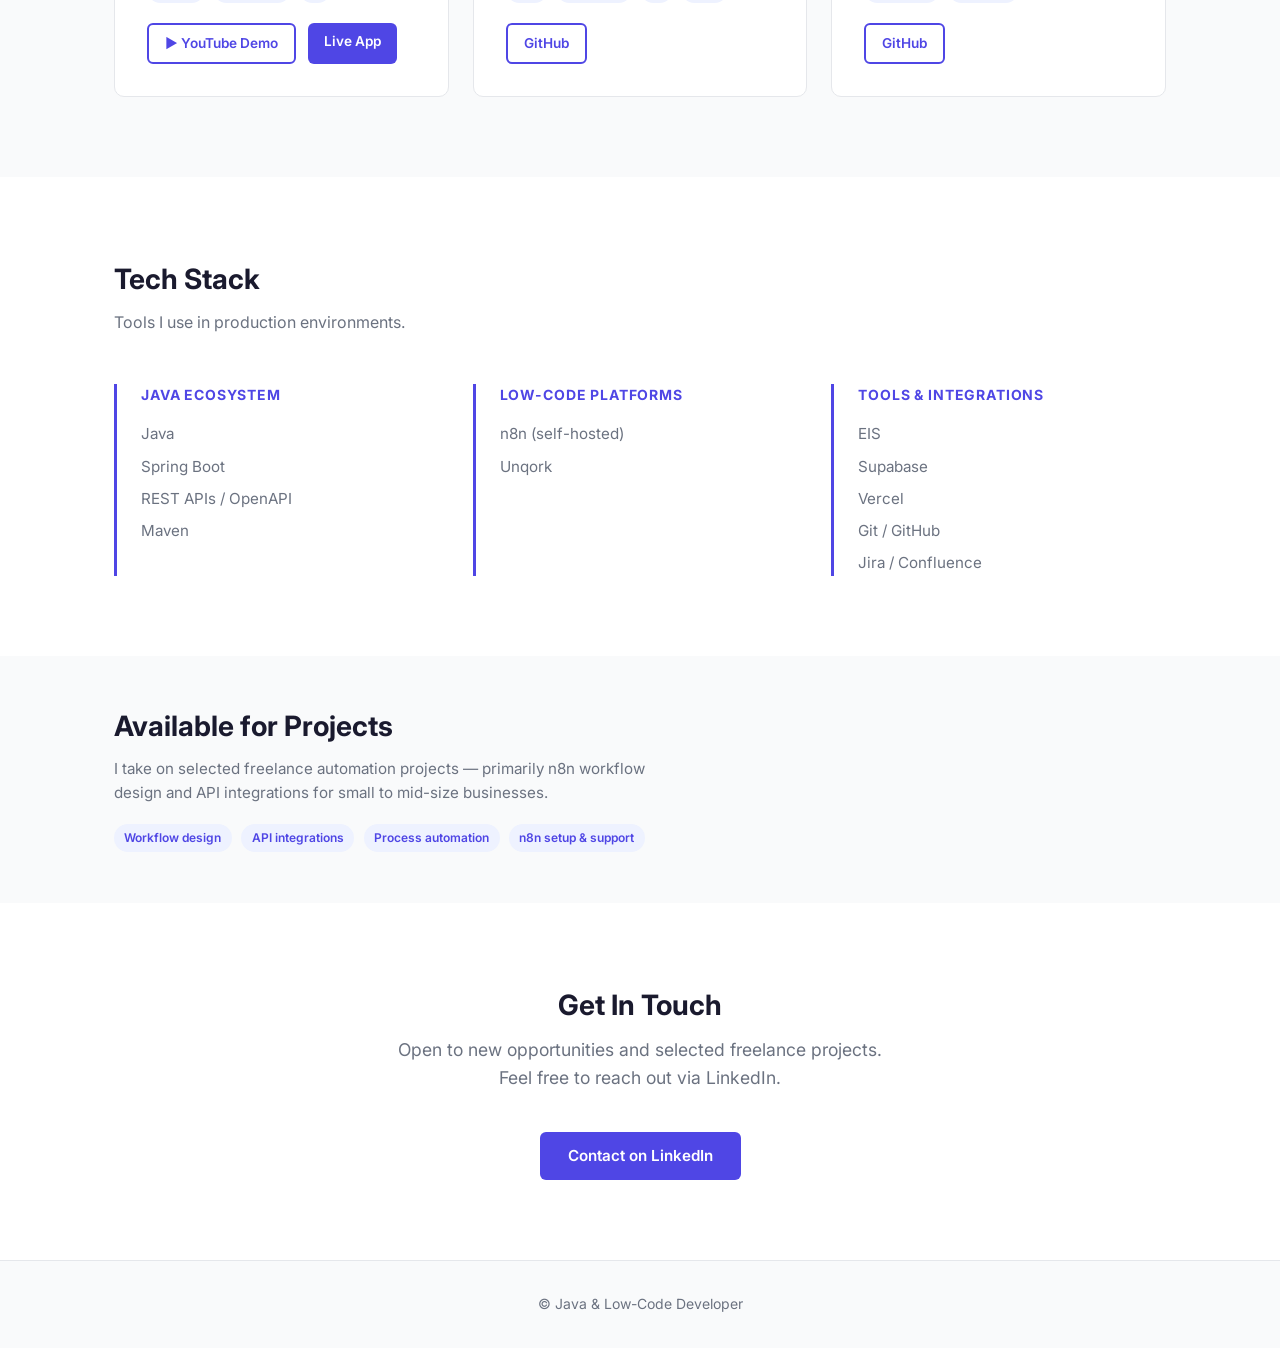
==== commit 7216b3eb: "chore: remove Get in touch button from services section" ====
--- a/index.html
+++ b/index.html
@@ -276,7 +276,6 @@
           <span class="tag">n8n setup &amp; support</span>
         </div>
       </div>
-      <a href="#contact" class="btn btn-outline">Get in touch →</a>
     </div>
   </section>
 
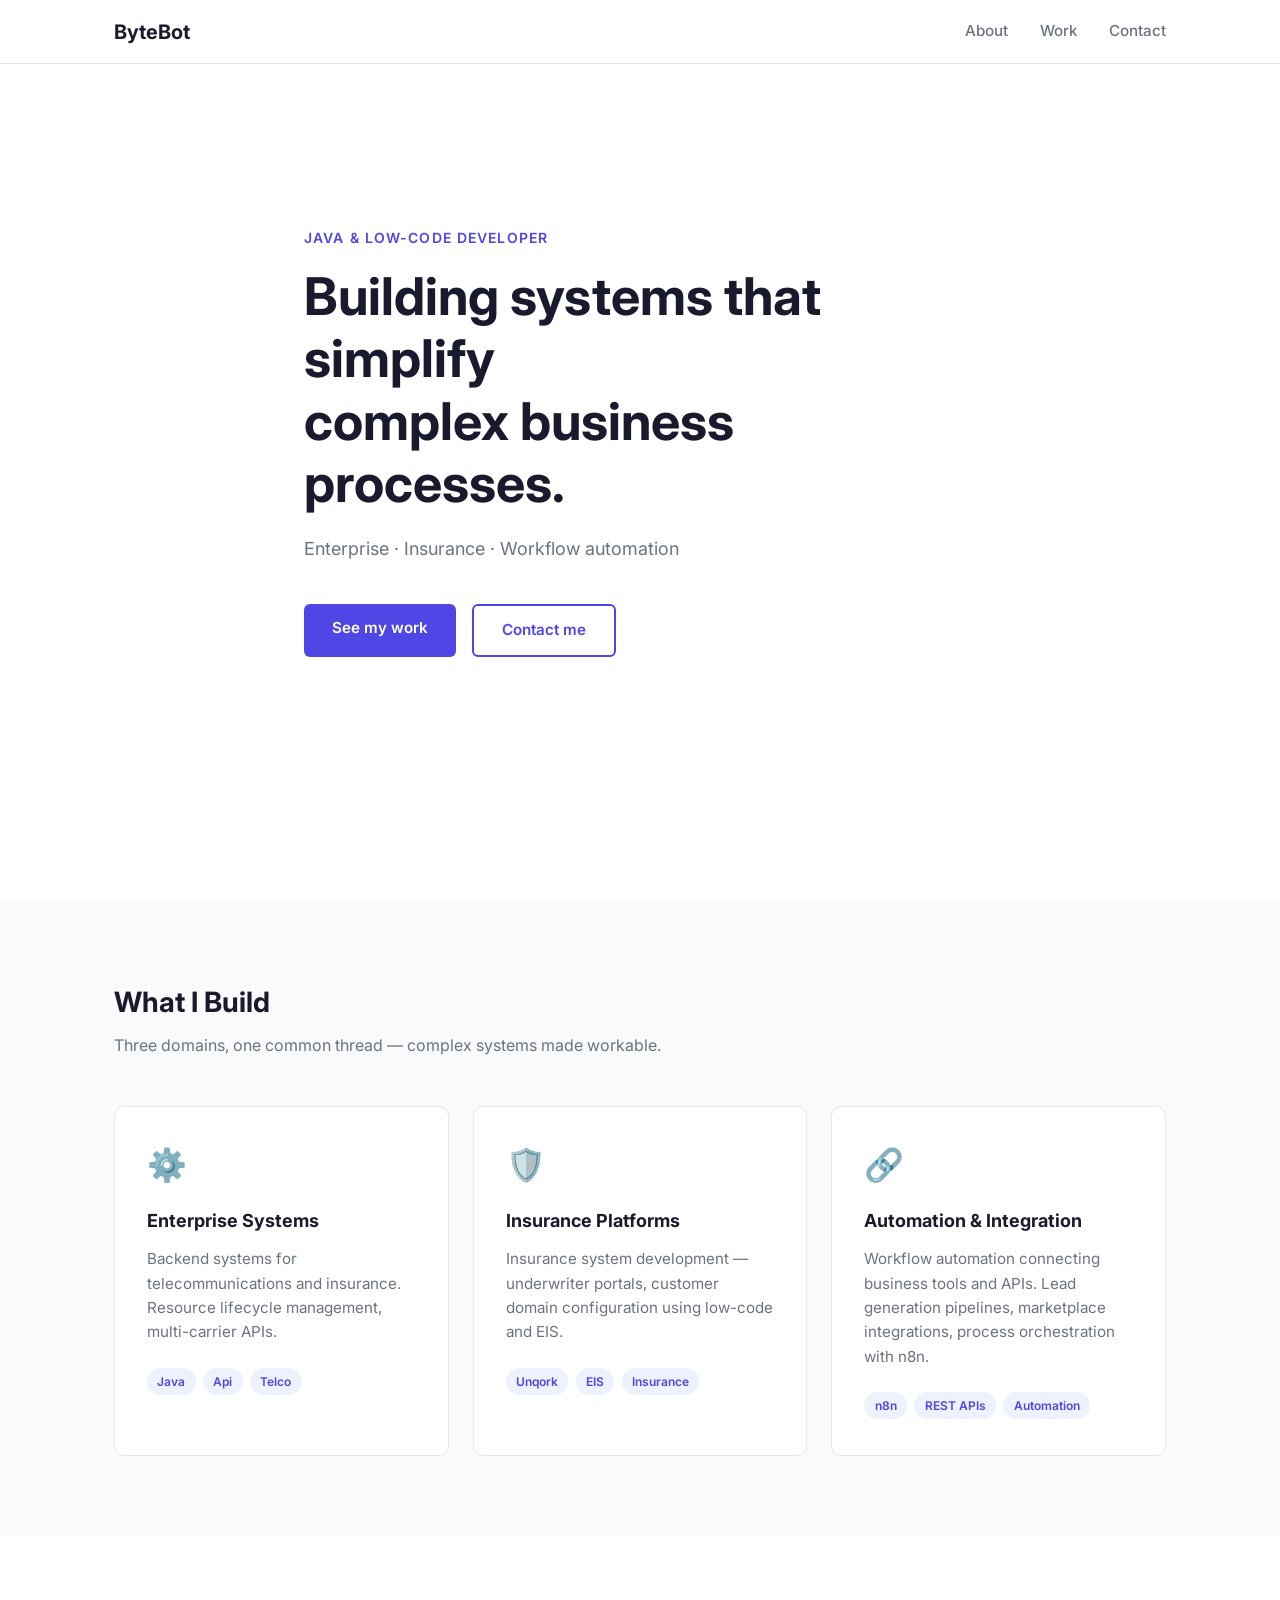
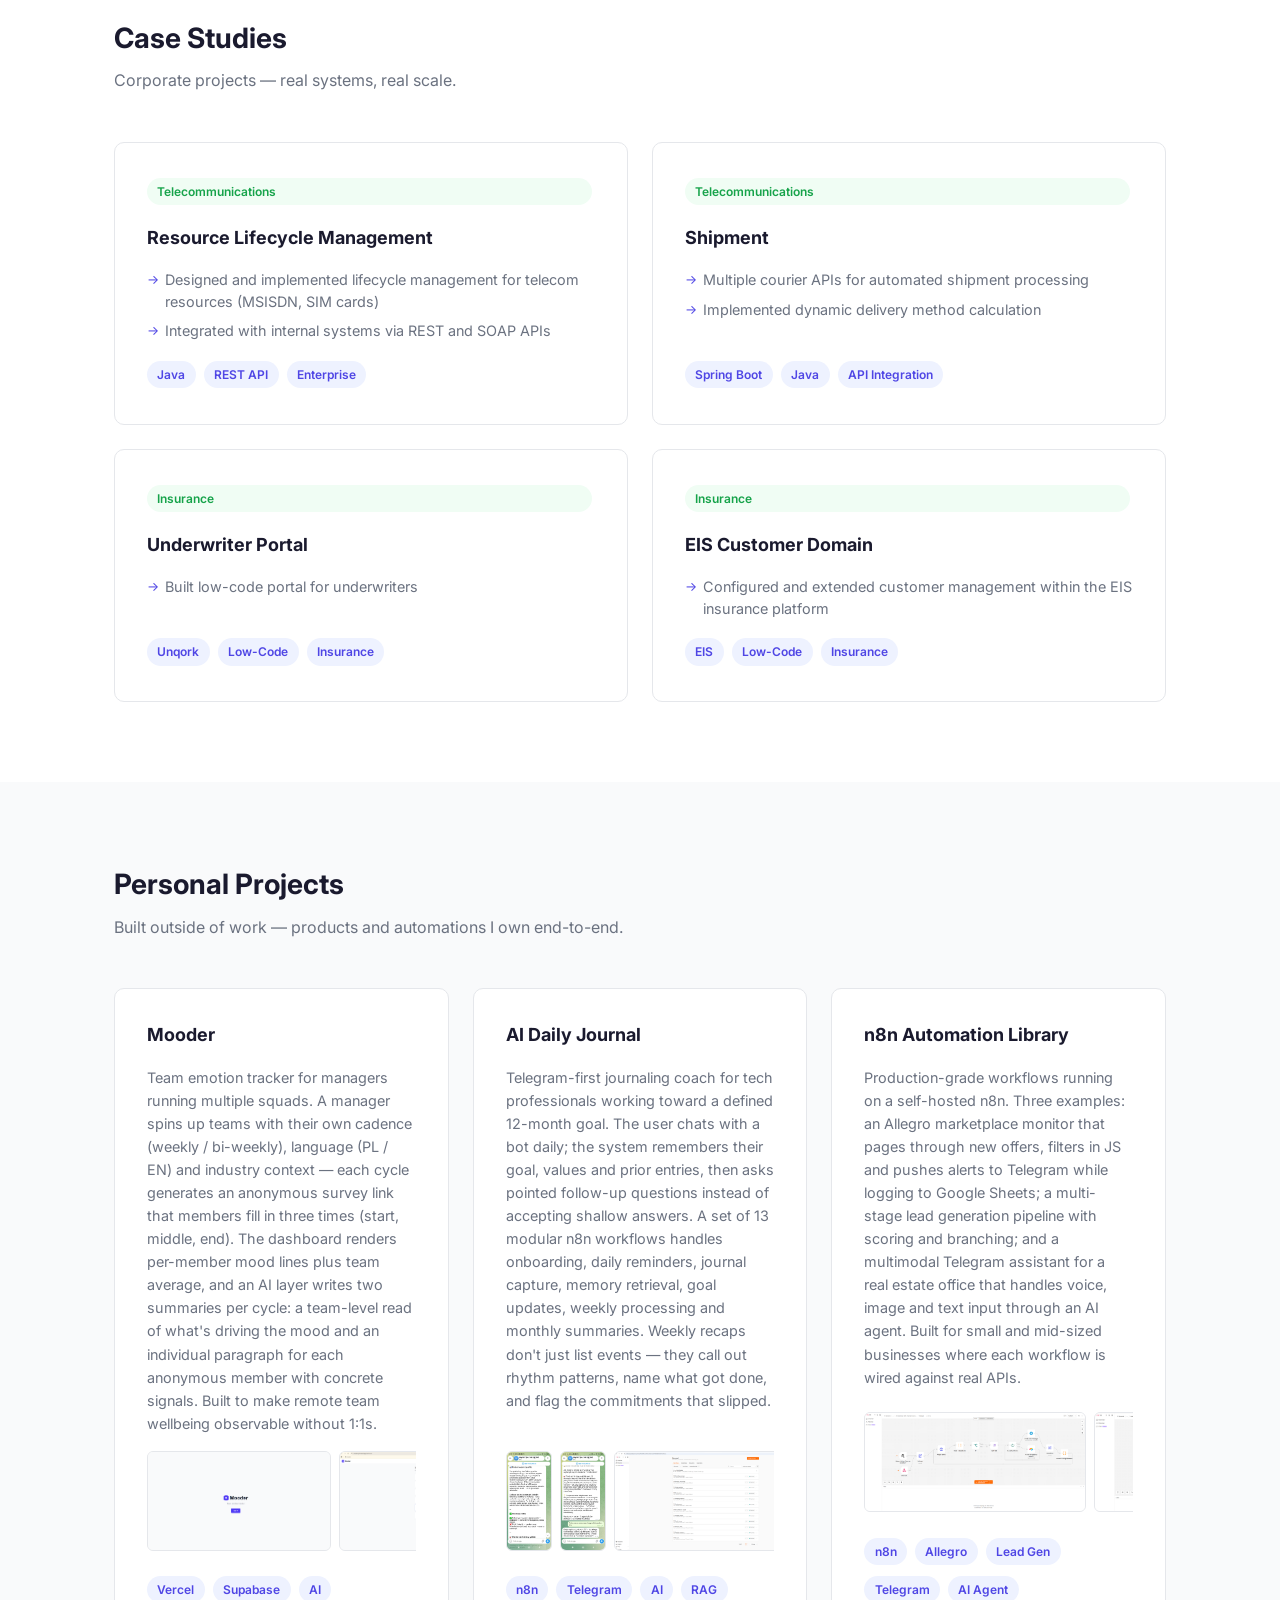
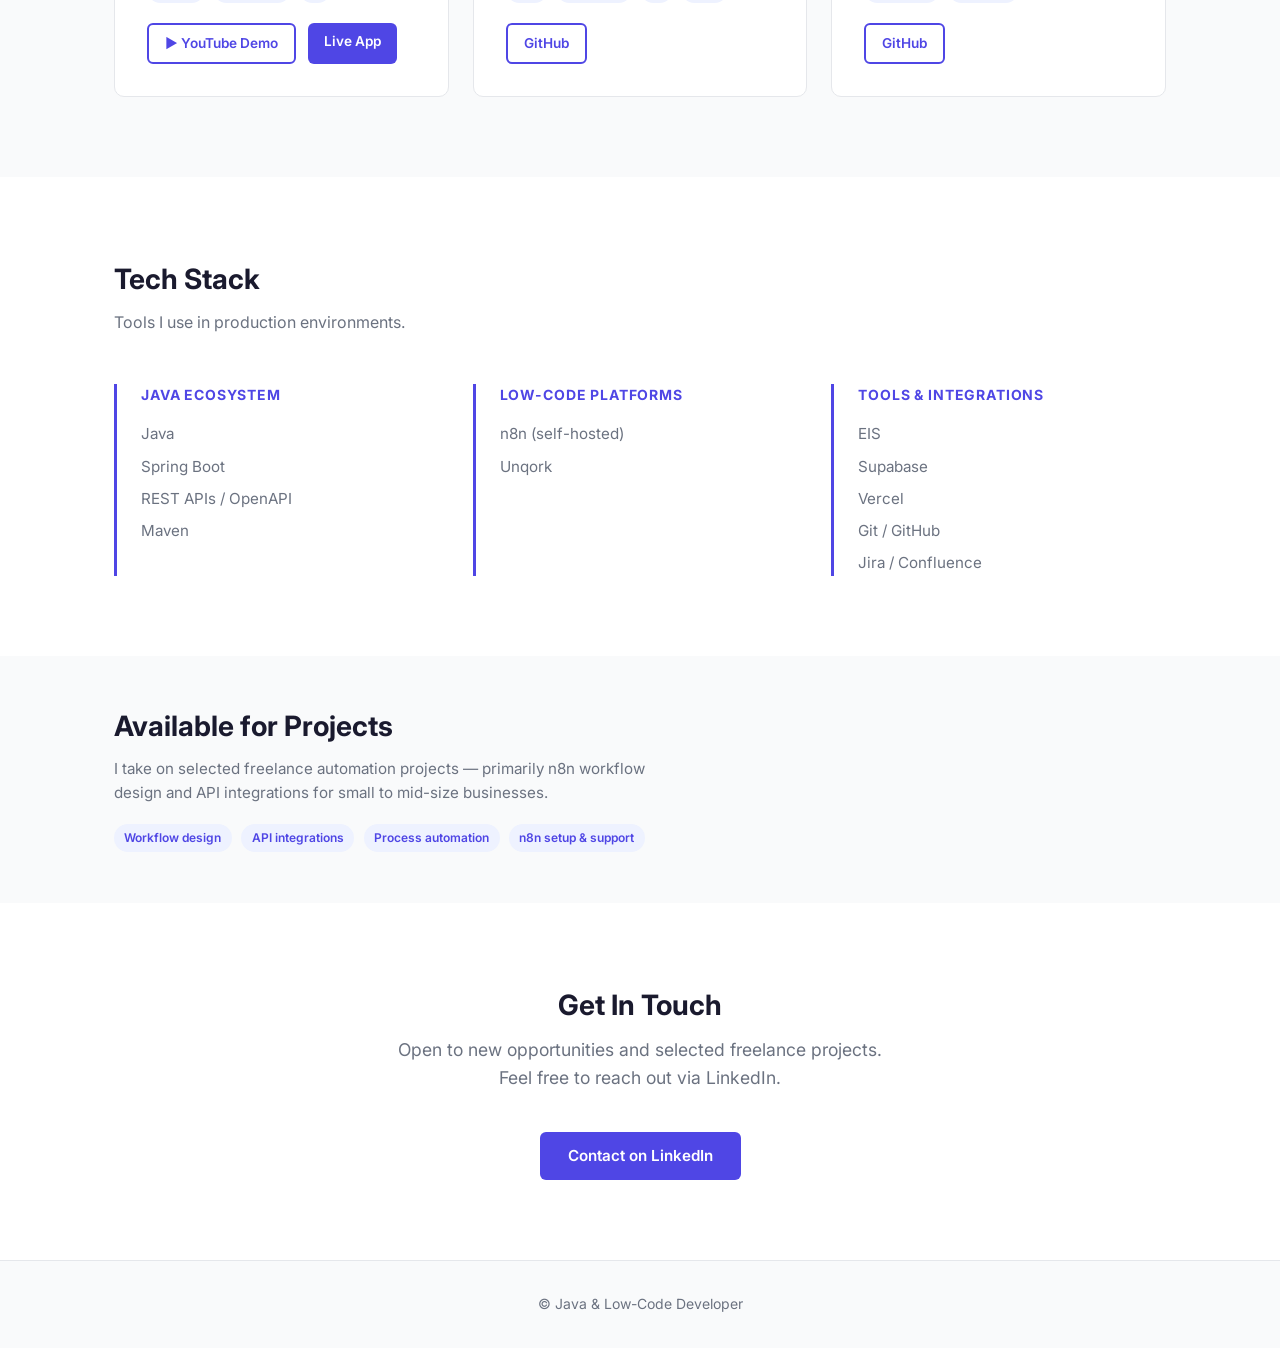
==== commit 6fad2422: "chore: tighten n8n Automation Library copy" ====
--- a/index.html
+++ b/index.html
@@ -201,7 +201,7 @@
 
         <div class="project-card">
           <h3 class="project-card__title">n8n Automation Library</h3>
-          <p class="project-card__desc">Production-grade workflows running on a self-hosted n8n. Three examples: an Allegro marketplace monitor that pages through new offers, filters in JS and pushes alerts to Telegram while logging to Google Sheets; a multi-stage lead generation pipeline with scoring and branching; and a multimodal Telegram assistant for a real estate office that handles voice, image and text input through an AI agent. Built for small and mid-sized businesses where each workflow is wired against real APIs, not toy demos.</p>
+          <p class="project-card__desc">Production-grade workflows running on a self-hosted n8n. Three examples: an Allegro marketplace monitor that pages through new offers, filters in JS and pushes alerts to Telegram while logging to Google Sheets; a multi-stage lead generation pipeline with scoring and branching; and a multimodal Telegram assistant for a real estate office that handles voice, image and text input through an AI agent. Built for small and mid-sized businesses where each workflow is wired against real APIs.</p>
           <div class="project-card__gallery">
             <img src="screenshots/automation/a1.png" alt="Allegro offers monitor — Telegram + Sheets" class="thumb" data-full="screenshots/automation/a1.png" />
             <img src="screenshots/automation/a2.png" alt="Lead generation pipeline" class="thumb" data-full="screenshots/automation/a2.png" />
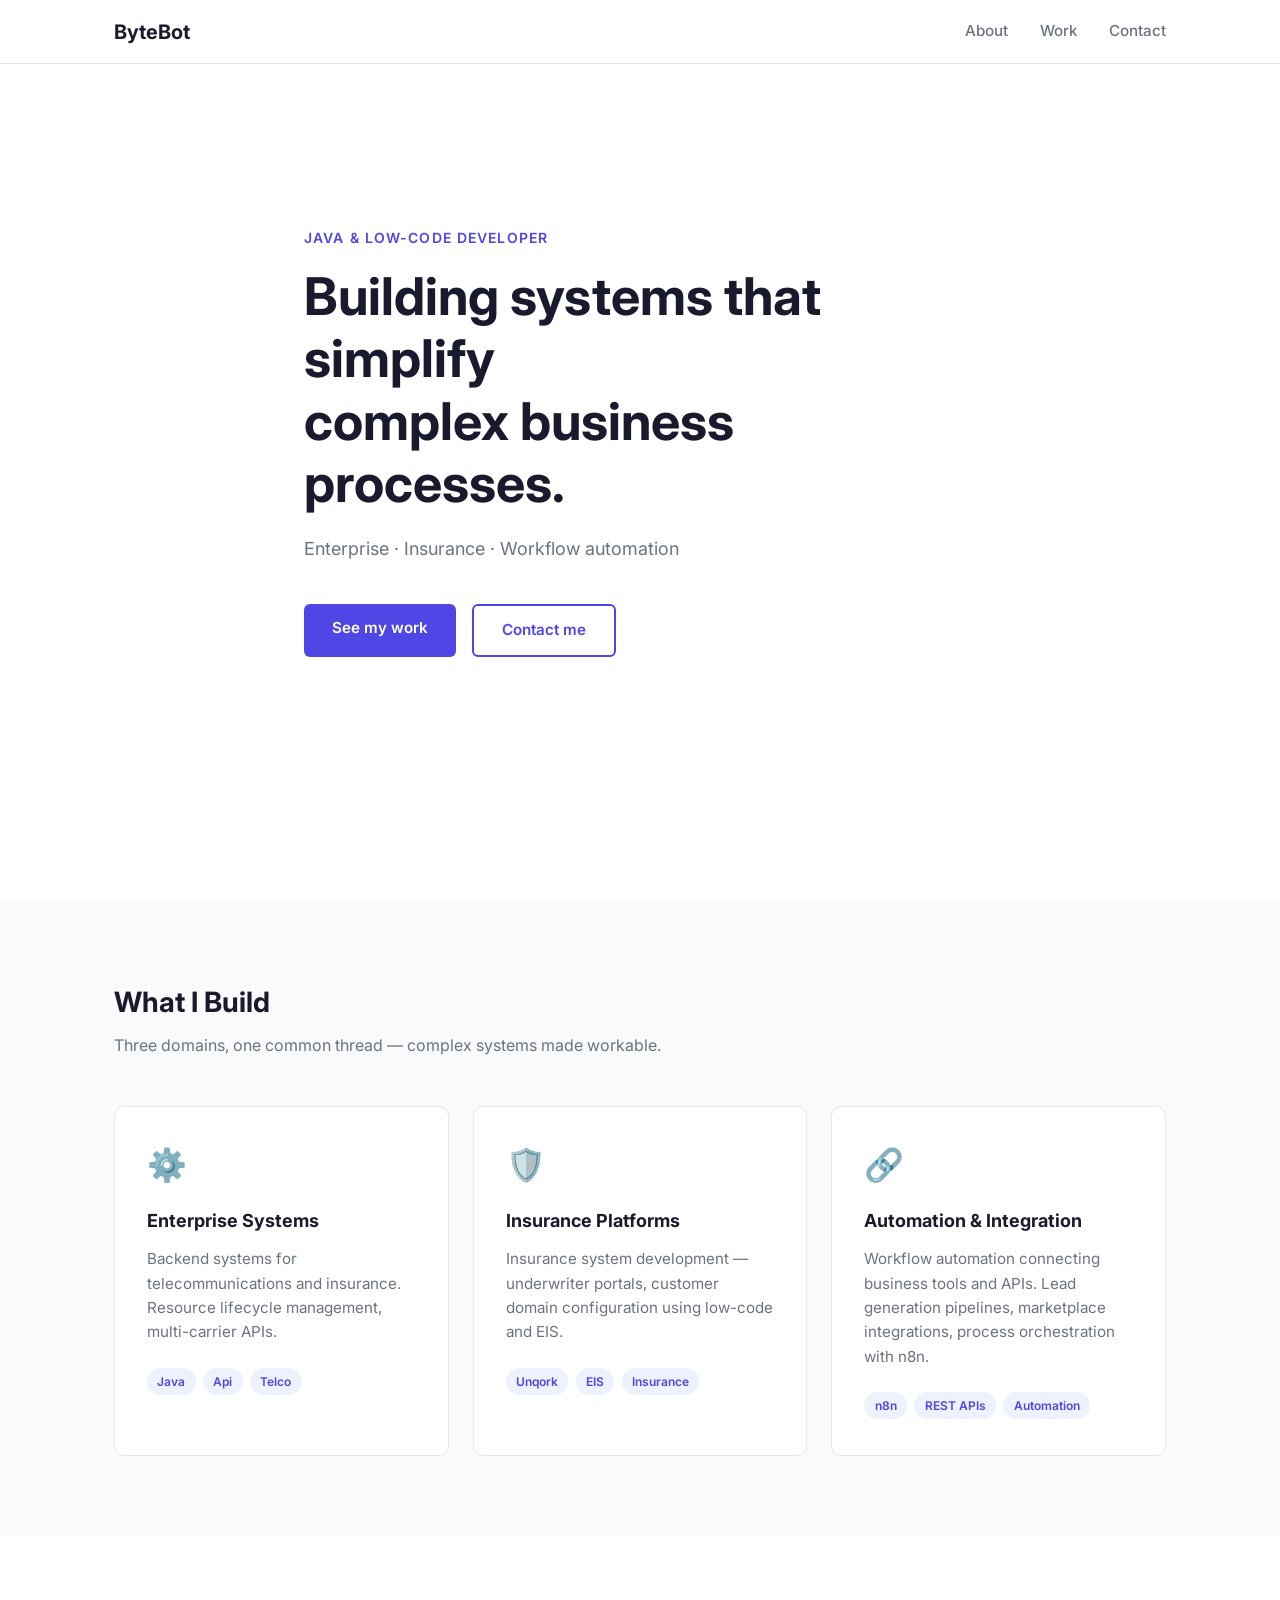
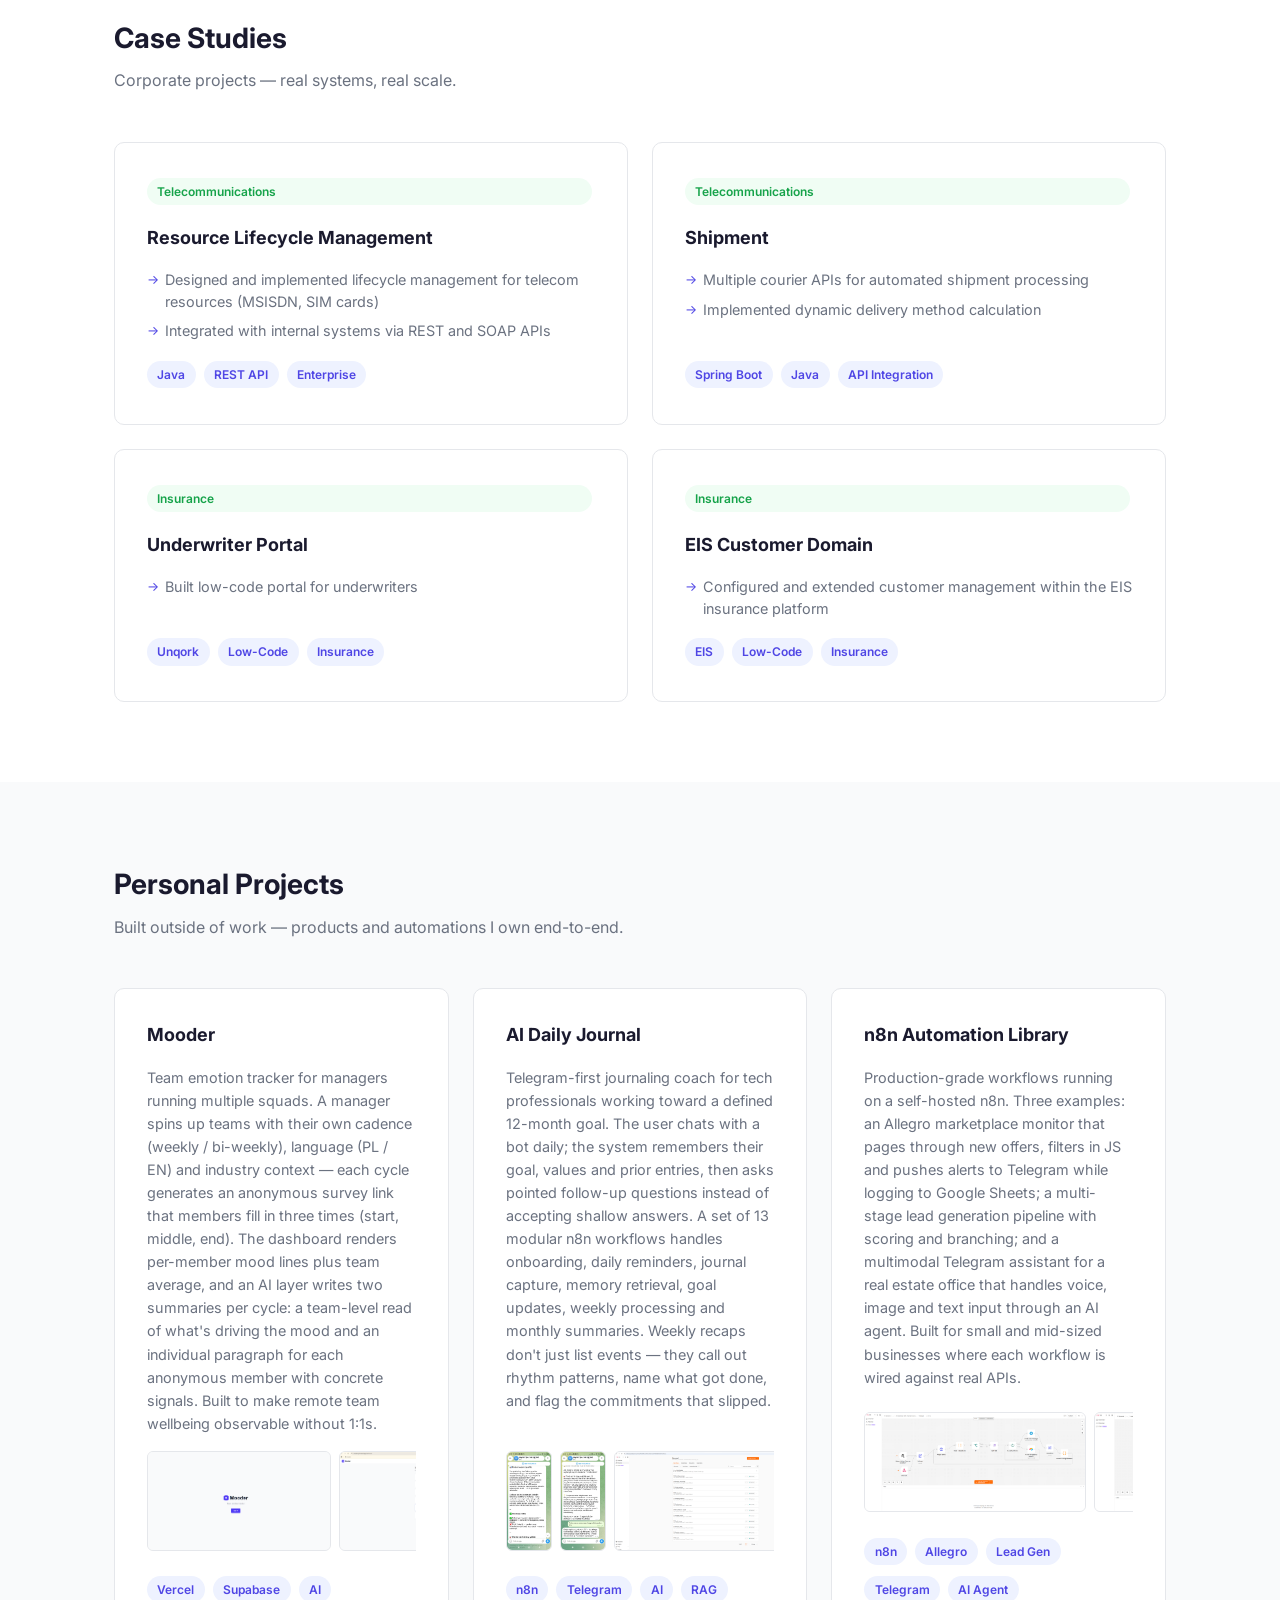
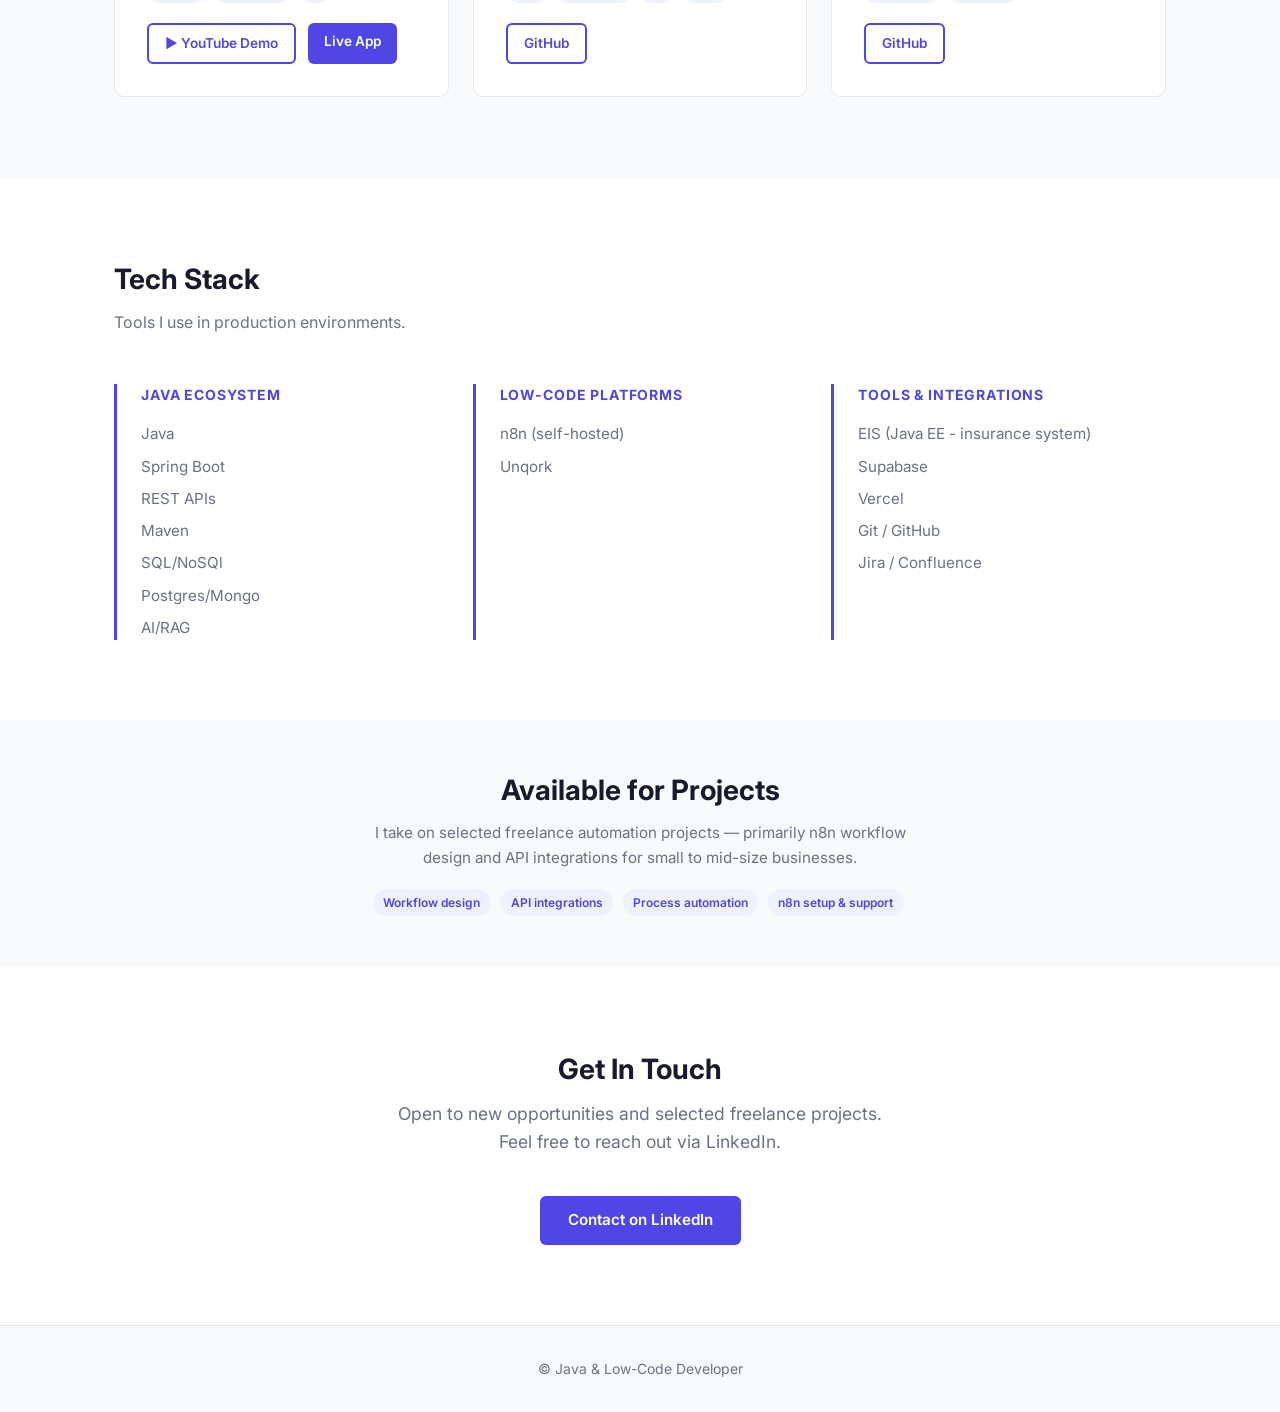
==== commit 07d80532: "chore: expand Java stack list with SQL/NoSQL; clarify EIS" ====
--- a/index.html
+++ b/index.html
@@ -235,8 +235,11 @@
           <ul class="stack-list">
             <li>Java </li>
             <li>Spring Boot</li>
-            <li>REST APIs / OpenAPI</li>
+            <li>REST APIs</li>
             <li>Maven</li>            
+            <li>SQL/NoSQl</li>     
+            <li>Postgres/Mongo</li>   
+            <li>AI/RAG</li>   
           </ul>
         </div>
 
@@ -251,7 +254,7 @@
         <div class="stack-col">
           <h3 class="stack-col__title">Tools &amp; Integrations</h3>
           <ul class="stack-list">
-            <li>EIS</li>
+            <li>EIS (Java EE - insurance system)</li>
             <li>Supabase</li>
             <li>Vercel</li>
             <li>Git / GitHub</li>
--- a/css/style.css
+++ b/css/style.css
@@ -553,10 +553,10 @@
 
 .services__inner {
   display: flex;
+  flex-direction: column;
   align-items: center;
-  justify-content: space-between;
-  gap: 2rem;
-  flex-wrap: wrap;
+  text-align: center;
+  gap: 1rem;
 }
 
 .services__desc {
@@ -570,6 +570,7 @@
   display: flex;
   flex-wrap: wrap;
   gap: 0.4rem;
+  justify-content: center;
 }
 
 /* ── Contact ── */
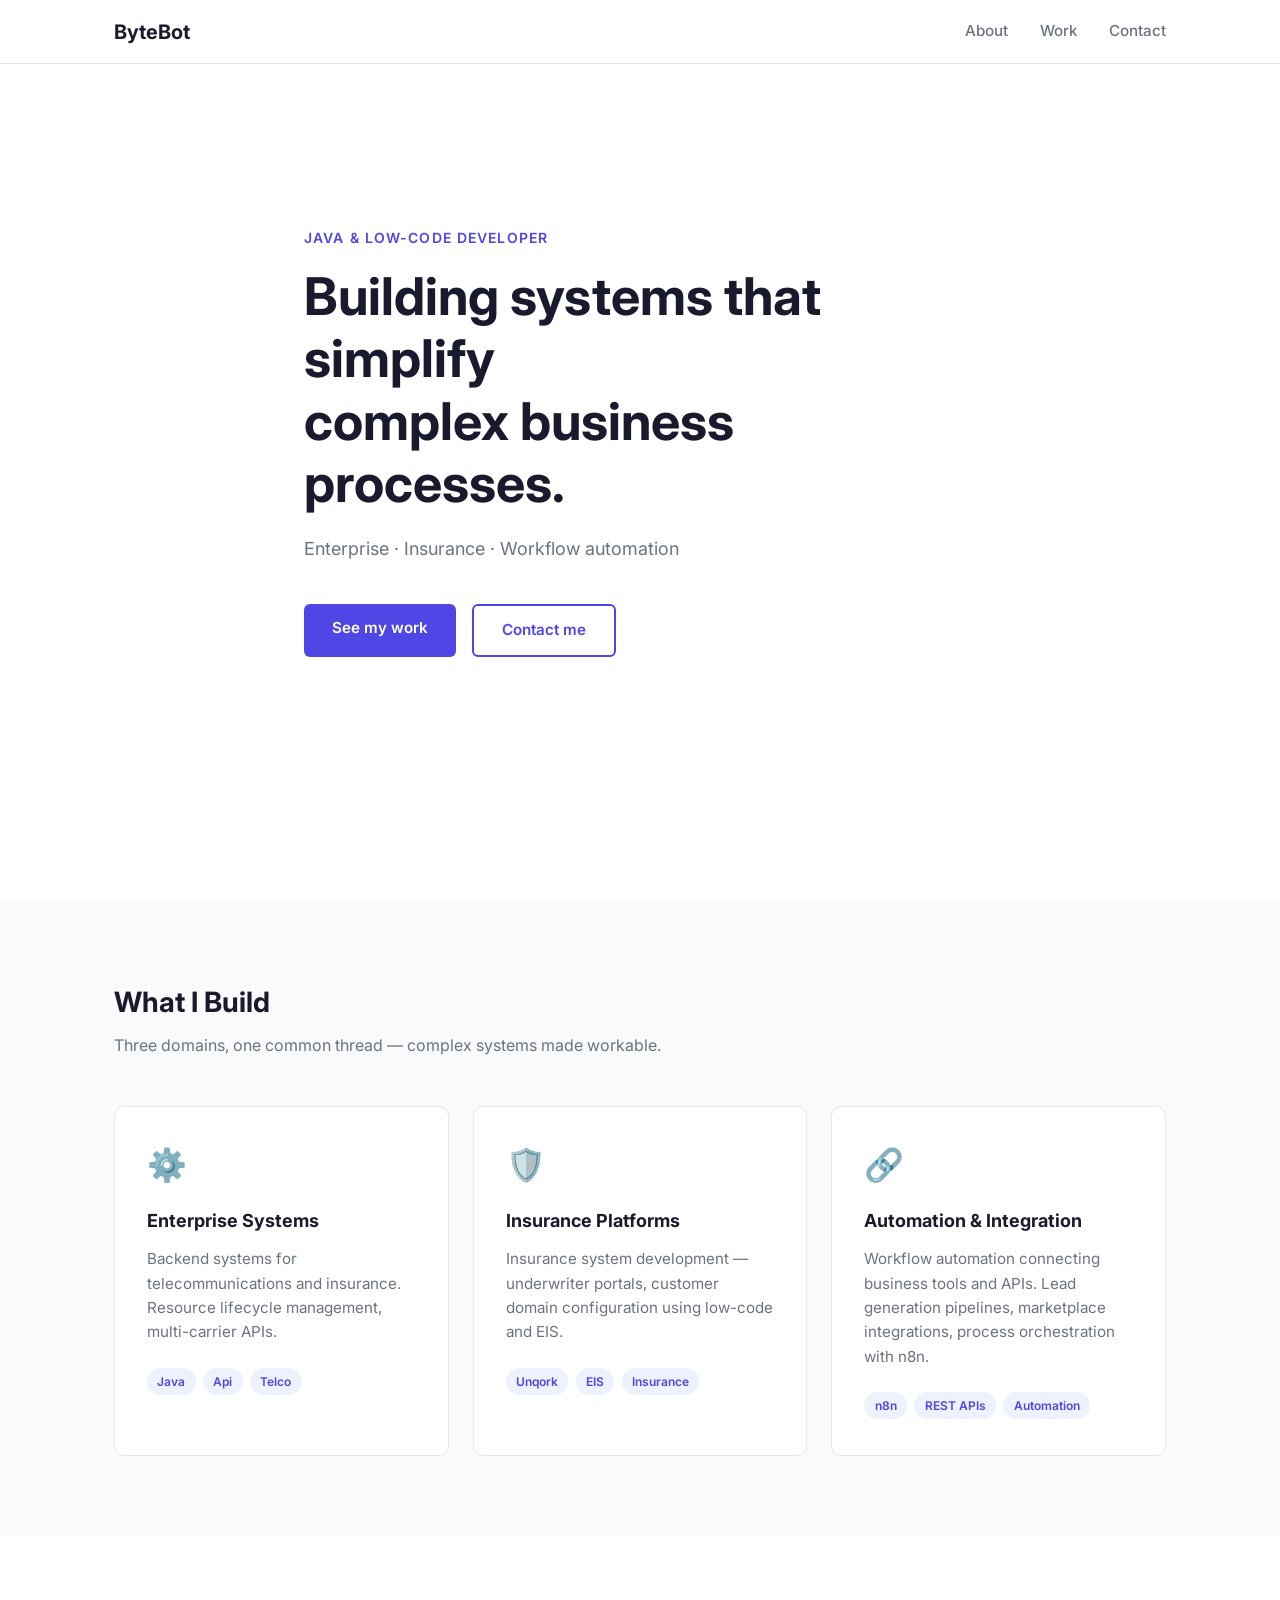
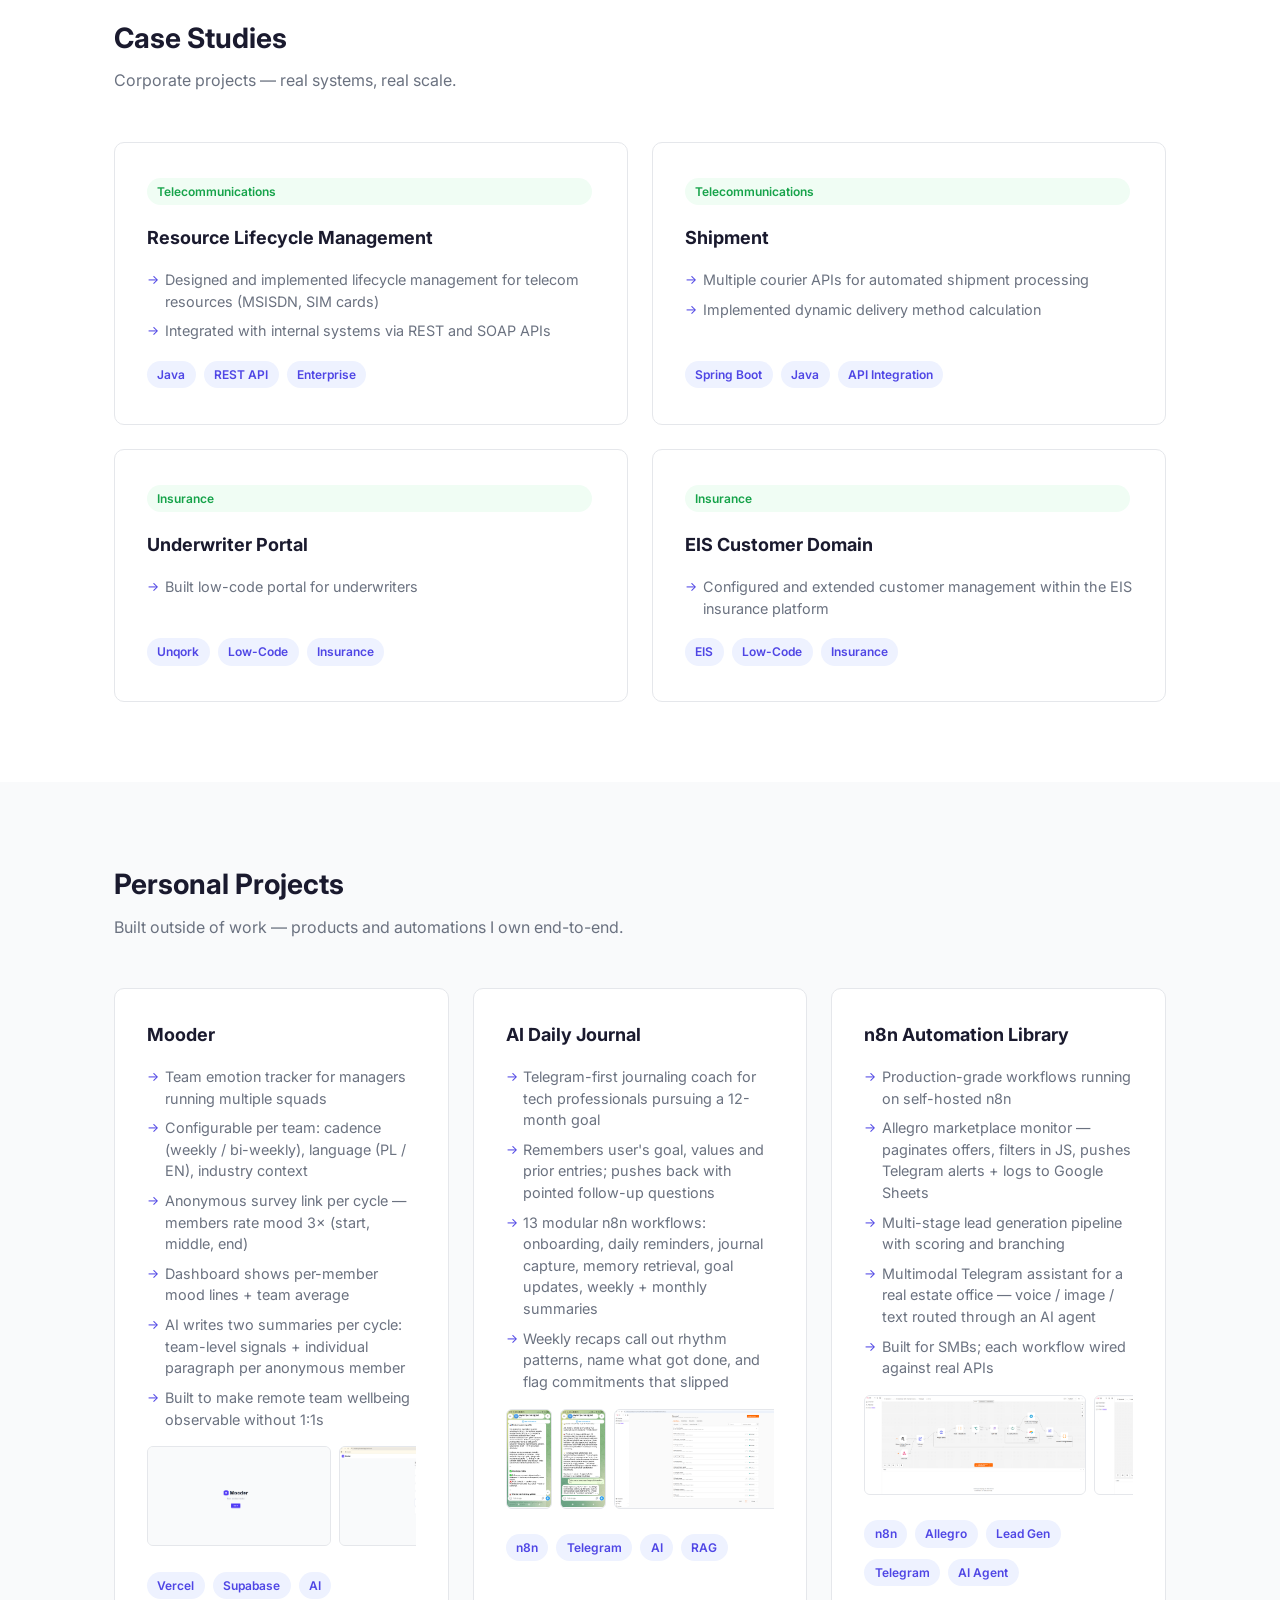
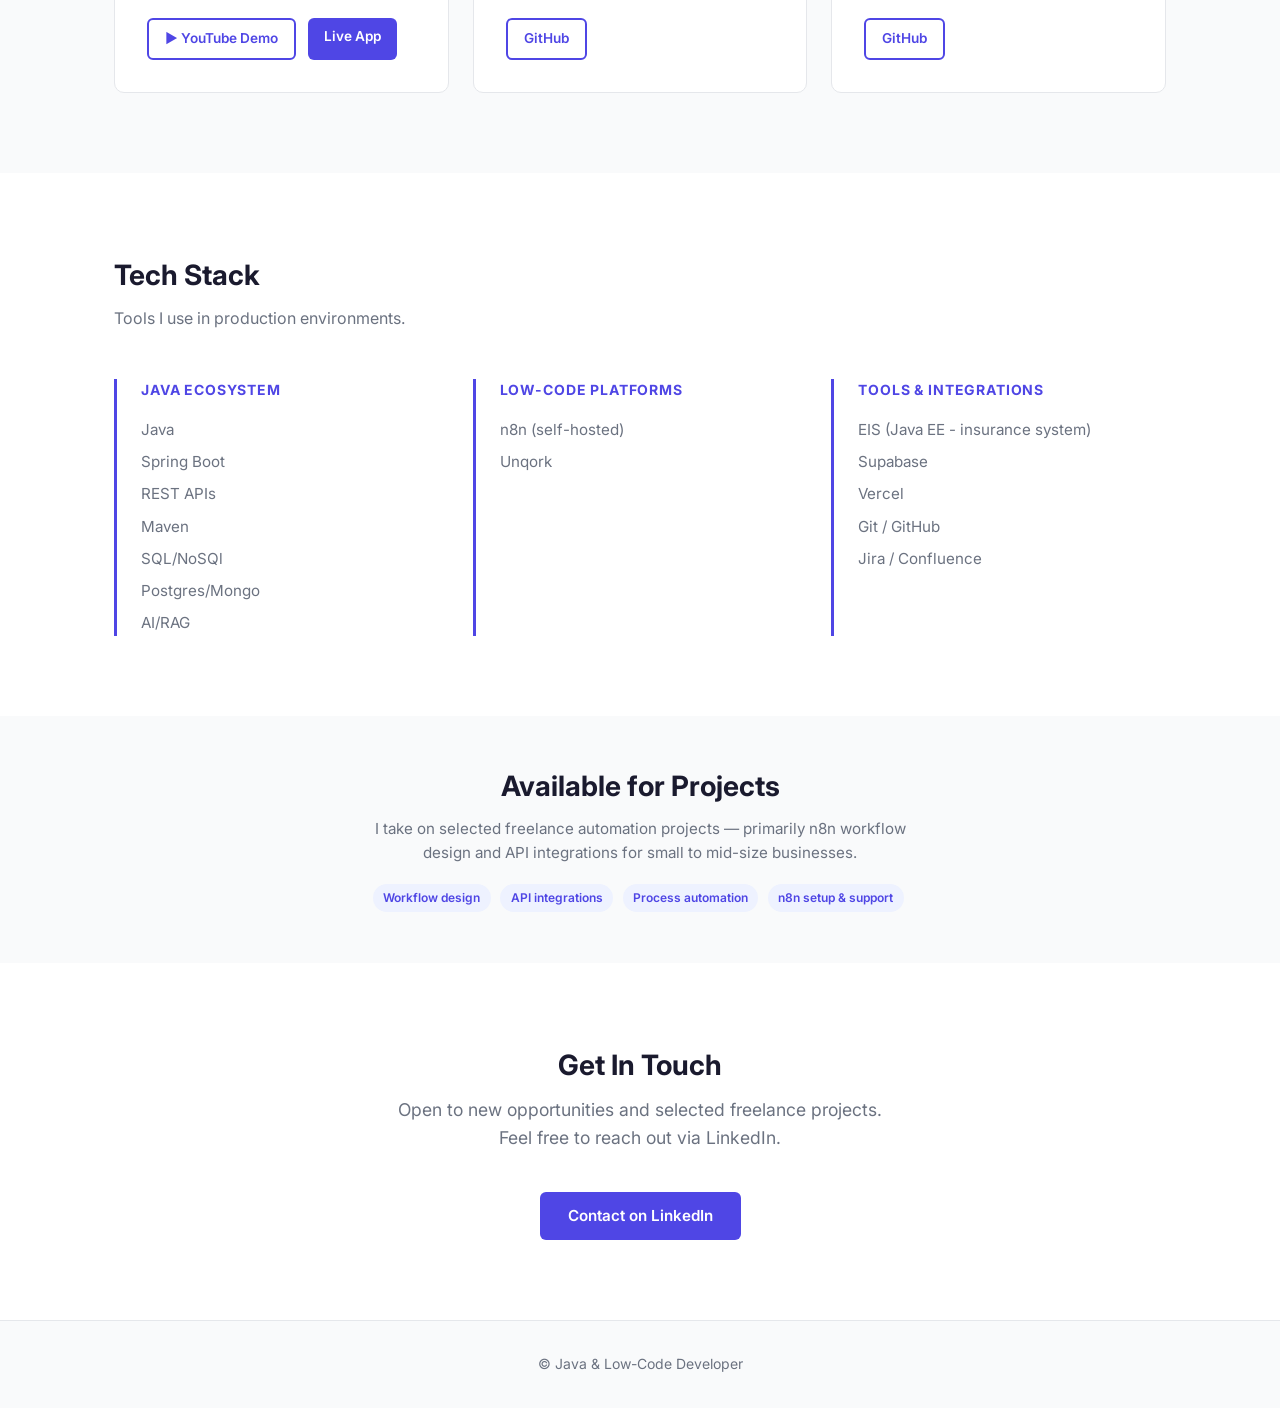
==== commit 20ddc7d9: "refactor: convert personal project descriptions to bullet lists Long paragraphs were hard to scan. B" ====
--- a/index.html
+++ b/index.html
@@ -158,7 +158,14 @@
 
         <div class="project-card">
           <h3 class="project-card__title">Mooder</h3>
-          <p class="project-card__desc">Team emotion tracker for managers running multiple squads. A manager spins up teams with their own cadence (weekly / bi-weekly), language (PL / EN) and industry context — each cycle generates an anonymous survey link that members fill in three times (start, middle, end). The dashboard renders per-member mood lines plus team average, and an AI layer writes two summaries per cycle: a team-level read of what's driving the mood and an individual paragraph for each anonymous member with concrete signals. Built to make remote team wellbeing observable without 1:1s.</p>
+          <ul class="project-card__bullets">
+            <li>Team emotion tracker for managers running multiple squads</li>
+            <li>Configurable per team: cadence (weekly / bi-weekly), language (PL / EN), industry context</li>
+            <li>Anonymous survey link per cycle — members rate mood 3× (start, middle, end)</li>
+            <li>Dashboard shows per-member mood lines + team average</li>
+            <li>AI writes two summaries per cycle: team-level signals + individual paragraph per anonymous member</li>
+            <li>Built to make remote team wellbeing observable without 1:1s</li>
+          </ul>
           <div class="project-card__gallery">
             <img src="screenshots/mooder/m1.png" alt="Mooder landing" class="thumb" data-full="screenshots/mooder/m1.png" />
             <img src="screenshots/mooder/m2.png" alt="Teams dashboard" class="thumb" data-full="screenshots/mooder/m2.png" />
@@ -179,7 +186,12 @@
 
         <div class="project-card">
           <h3 class="project-card__title">AI Daily Journal</h3>
-          <p class="project-card__desc">Telegram-first journaling coach for tech professionals working toward a defined 12-month goal. The user chats with a bot daily; the system remembers their goal, values and prior entries, then asks pointed follow-up questions instead of accepting shallow answers. A set of 13 modular n8n workflows handles onboarding, daily reminders, journal capture, memory retrieval, goal updates, weekly processing and monthly summaries. Weekly recaps don't just list events — they call out rhythm patterns, name what got done, and flag the commitments that slipped.</p>
+          <ul class="project-card__bullets">
+            <li>Telegram-first journaling coach for tech professionals pursuing a 12-month goal</li>
+            <li>Remembers user's goal, values and prior entries; pushes back with pointed follow-up questions</li>
+            <li>13 modular n8n workflows: onboarding, daily reminders, journal capture, memory retrieval, goal updates, weekly + monthly summaries</li>
+            <li>Weekly recaps call out rhythm patterns, name what got done, and flag commitments that slipped</li>
+          </ul>
           <div class="project-card__gallery">
             <img src="screenshots/dailyjournal/d5%20%281%29.jpg" alt="Telegram weekly summary" class="thumb" data-full="screenshots/dailyjournal/d5%20%281%29.jpg" />
             <img src="screenshots/dailyjournal/d5%20%282%29.jpg" alt="Telegram coaching conversation" class="thumb" data-full="screenshots/dailyjournal/d5%20%282%29.jpg" />
@@ -201,7 +213,13 @@
 
         <div class="project-card">
           <h3 class="project-card__title">n8n Automation Library</h3>
-          <p class="project-card__desc">Production-grade workflows running on a self-hosted n8n. Three examples: an Allegro marketplace monitor that pages through new offers, filters in JS and pushes alerts to Telegram while logging to Google Sheets; a multi-stage lead generation pipeline with scoring and branching; and a multimodal Telegram assistant for a real estate office that handles voice, image and text input through an AI agent. Built for small and mid-sized businesses where each workflow is wired against real APIs.</p>
+          <ul class="project-card__bullets">
+            <li>Production-grade workflows running on self-hosted n8n</li>
+            <li>Allegro marketplace monitor — paginates offers, filters in JS, pushes Telegram alerts + logs to Google Sheets</li>
+            <li>Multi-stage lead generation pipeline with scoring and branching</li>
+            <li>Multimodal Telegram assistant for a real estate office — voice / image / text routed through an AI agent</li>
+            <li>Built for SMBs; each workflow wired against real APIs</li>
+          </ul>
           <div class="project-card__gallery">
             <img src="screenshots/automation/a1.png" alt="Allegro offers monitor — Telegram + Sheets" class="thumb" data-full="screenshots/automation/a1.png" />
             <img src="screenshots/automation/a2.png" alt="Lead generation pipeline" class="thumb" data-full="screenshots/automation/a2.png" />
--- a/css/style.css
+++ b/css/style.css
@@ -375,6 +375,30 @@
   color: var(--color-muted);
   line-height: 1.6;
   flex: 1;
+}
+
+.project-card__bullets {
+  list-style: none;
+  display: flex;
+  flex-direction: column;
+  gap: 0.5rem;
+}
+
+.project-card__bullets li {
+  font-size: 0.9rem;
+  color: var(--color-muted);
+  padding-left: 1.1rem;
+  position: relative;
+  line-height: 1.5;
+}
+
+.project-card__bullets li::before {
+  content: '→';
+  position: absolute;
+  left: 0;
+  color: var(--color-accent);
+  font-size: 0.8rem;
+  top: 1px;
 }
 
 .project-card__tags {
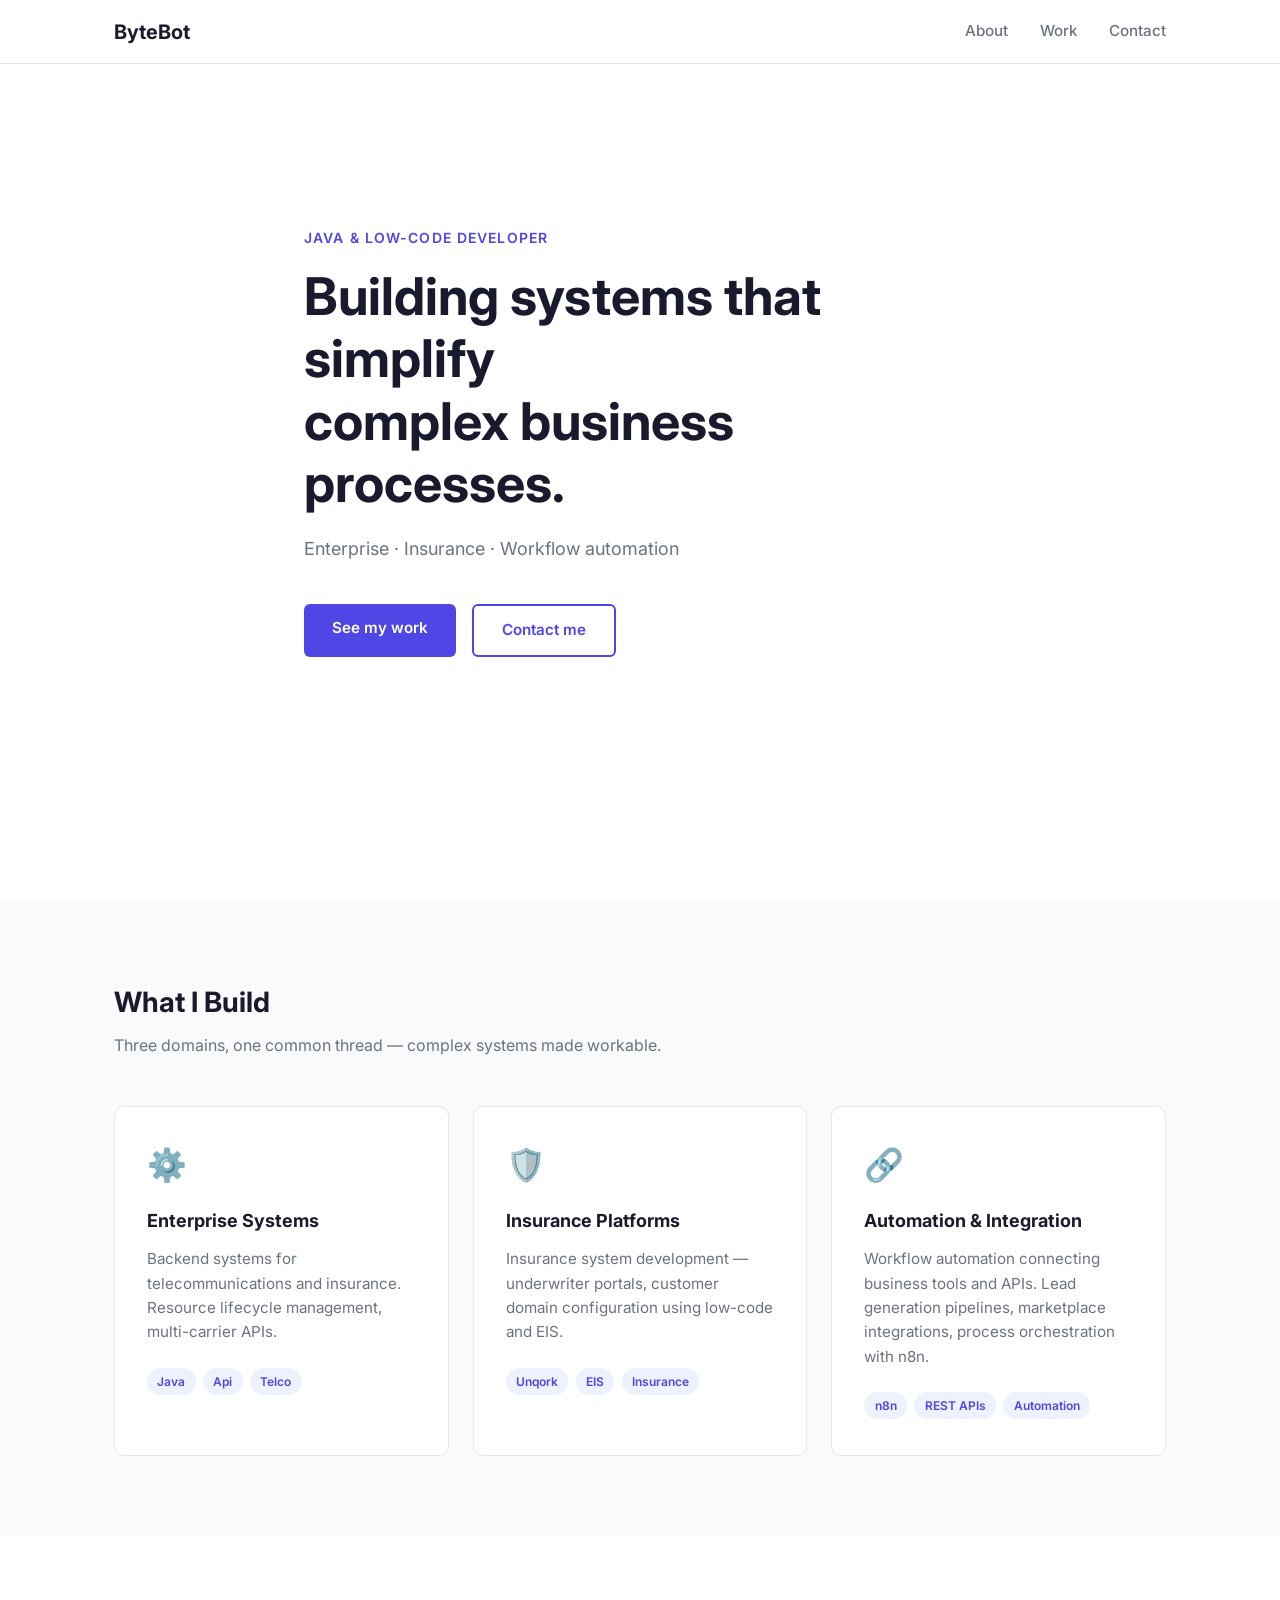
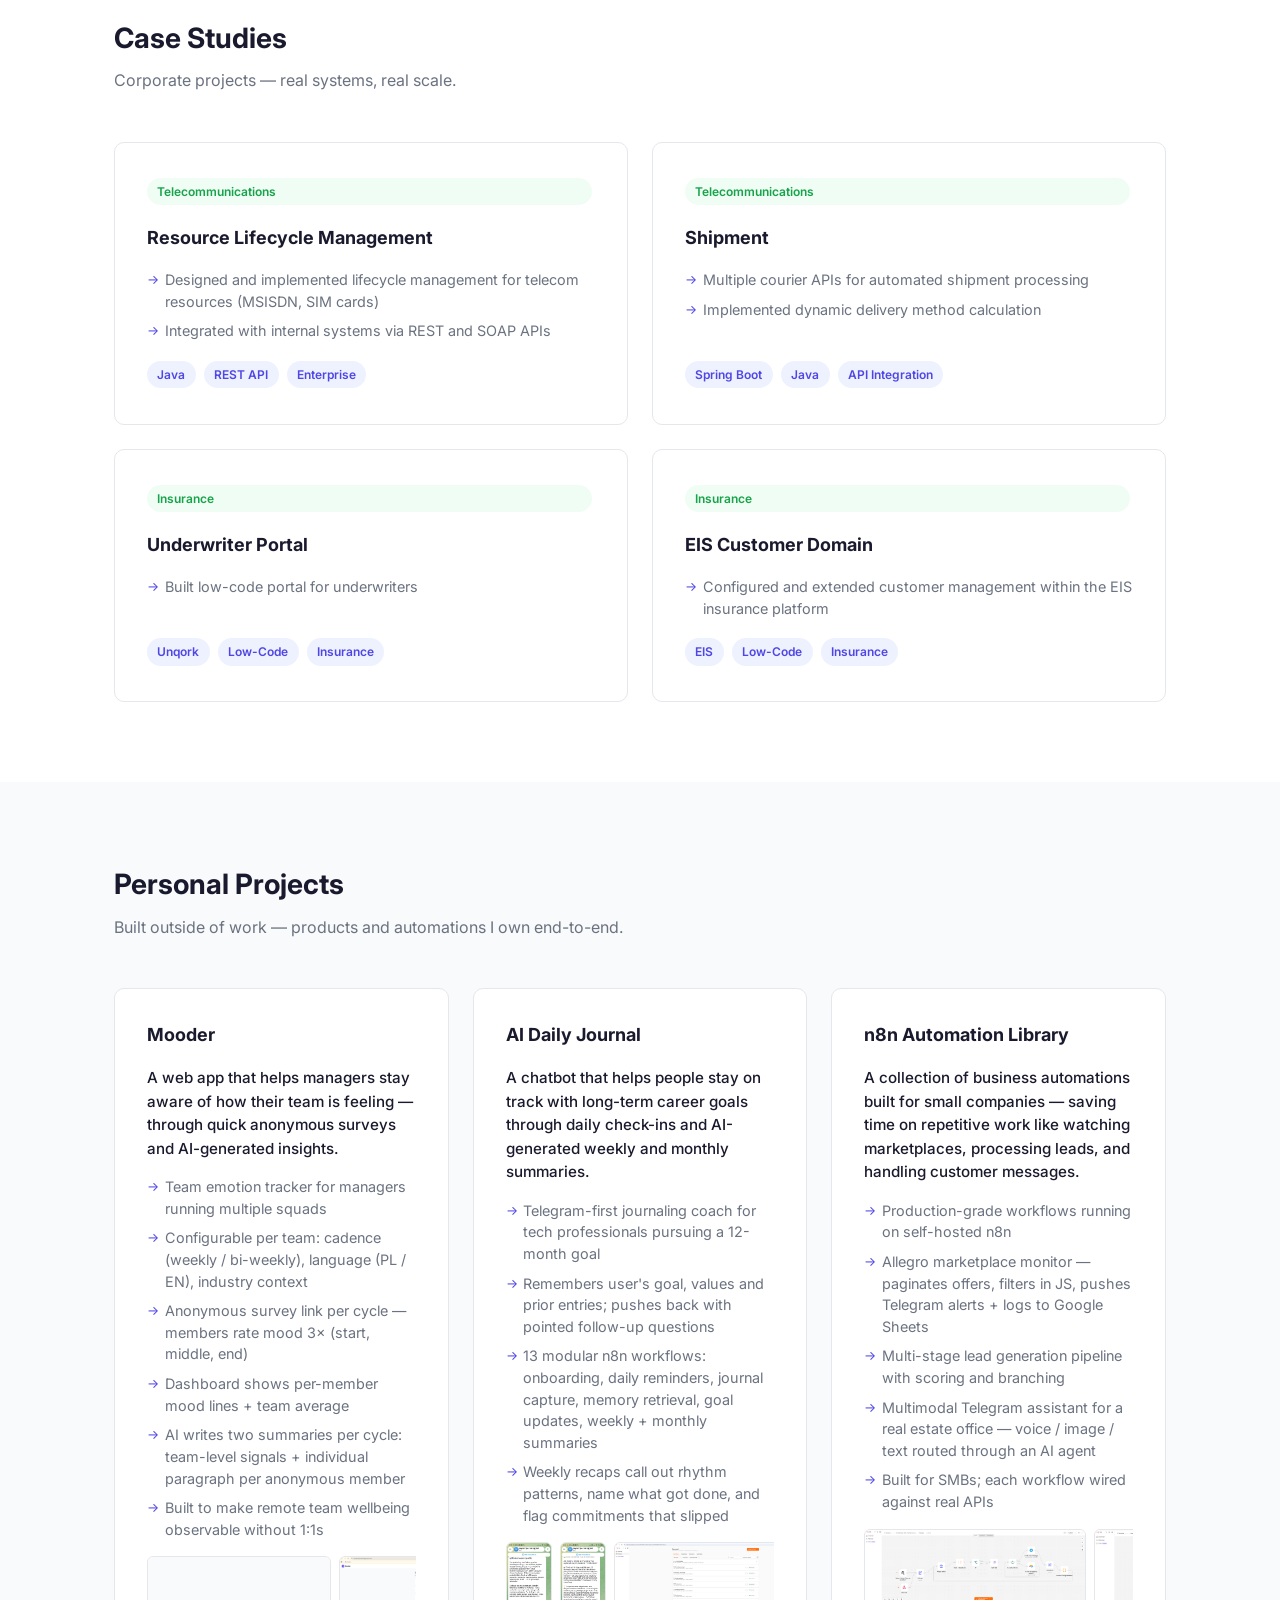
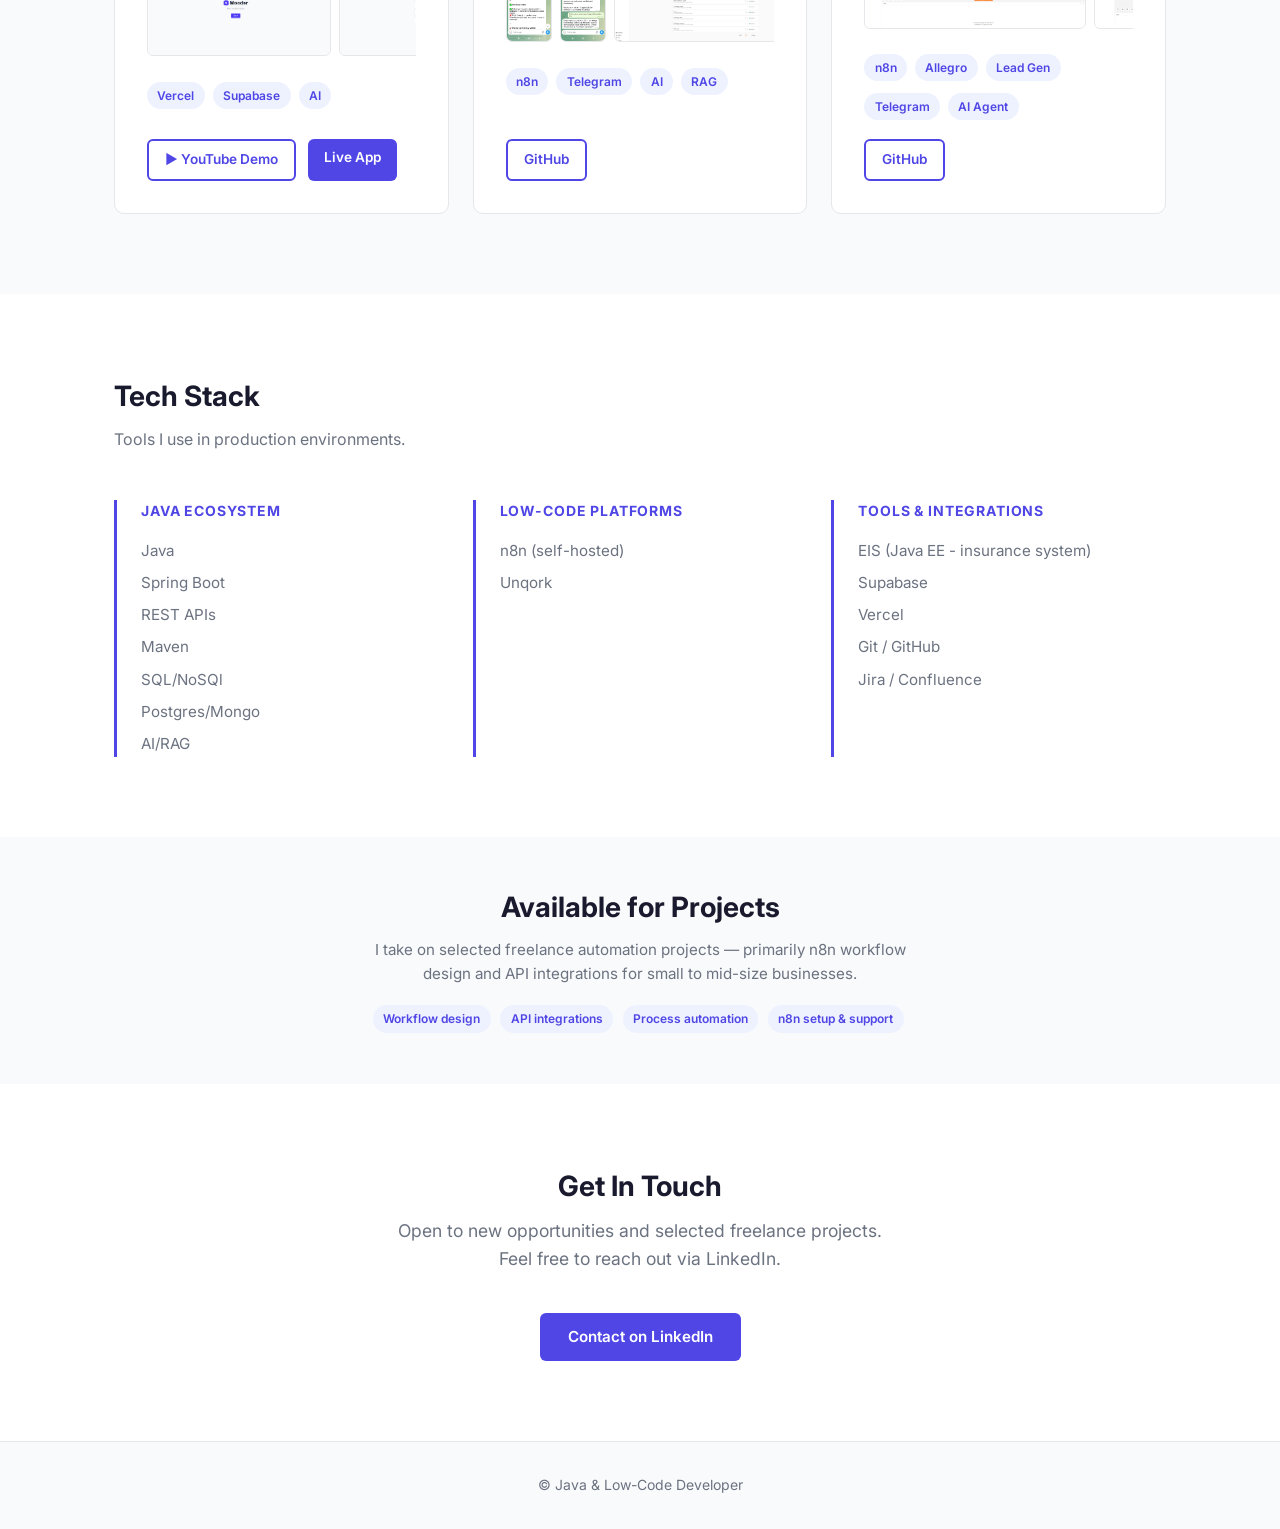
==== commit a377c7ab: "feat: add plain-language lede to each personal project A short business summary above the bullet lis" ====
--- a/index.html
+++ b/index.html
@@ -158,6 +158,7 @@
 
         <div class="project-card">
           <h3 class="project-card__title">Mooder</h3>
+          <p class="project-card__lede">A web app that helps managers stay aware of how their team is feeling — through quick anonymous surveys and AI-generated insights.</p>
           <ul class="project-card__bullets">
             <li>Team emotion tracker for managers running multiple squads</li>
             <li>Configurable per team: cadence (weekly / bi-weekly), language (PL / EN), industry context</li>
@@ -186,6 +187,7 @@
 
         <div class="project-card">
           <h3 class="project-card__title">AI Daily Journal</h3>
+          <p class="project-card__lede">A chatbot that helps people stay on track with long-term career goals through daily check-ins and AI-generated weekly and monthly summaries.</p>
           <ul class="project-card__bullets">
             <li>Telegram-first journaling coach for tech professionals pursuing a 12-month goal</li>
             <li>Remembers user's goal, values and prior entries; pushes back with pointed follow-up questions</li>
@@ -213,6 +215,7 @@
 
         <div class="project-card">
           <h3 class="project-card__title">n8n Automation Library</h3>
+          <p class="project-card__lede">A collection of business automations built for small companies — saving time on repetitive work like watching marketplaces, processing leads, and handling customer messages.</p>
           <ul class="project-card__bullets">
             <li>Production-grade workflows running on self-hosted n8n</li>
             <li>Allegro marketplace monitor — paginates offers, filters in JS, pushes Telegram alerts + logs to Google Sheets</li>
--- a/css/style.css
+++ b/css/style.css
@@ -375,6 +375,13 @@
   color: var(--color-muted);
   line-height: 1.6;
   flex: 1;
+}
+
+.project-card__lede {
+  font-size: 0.95rem;
+  color: var(--color-text);
+  font-weight: 500;
+  line-height: 1.55;
 }
 
 .project-card__bullets {
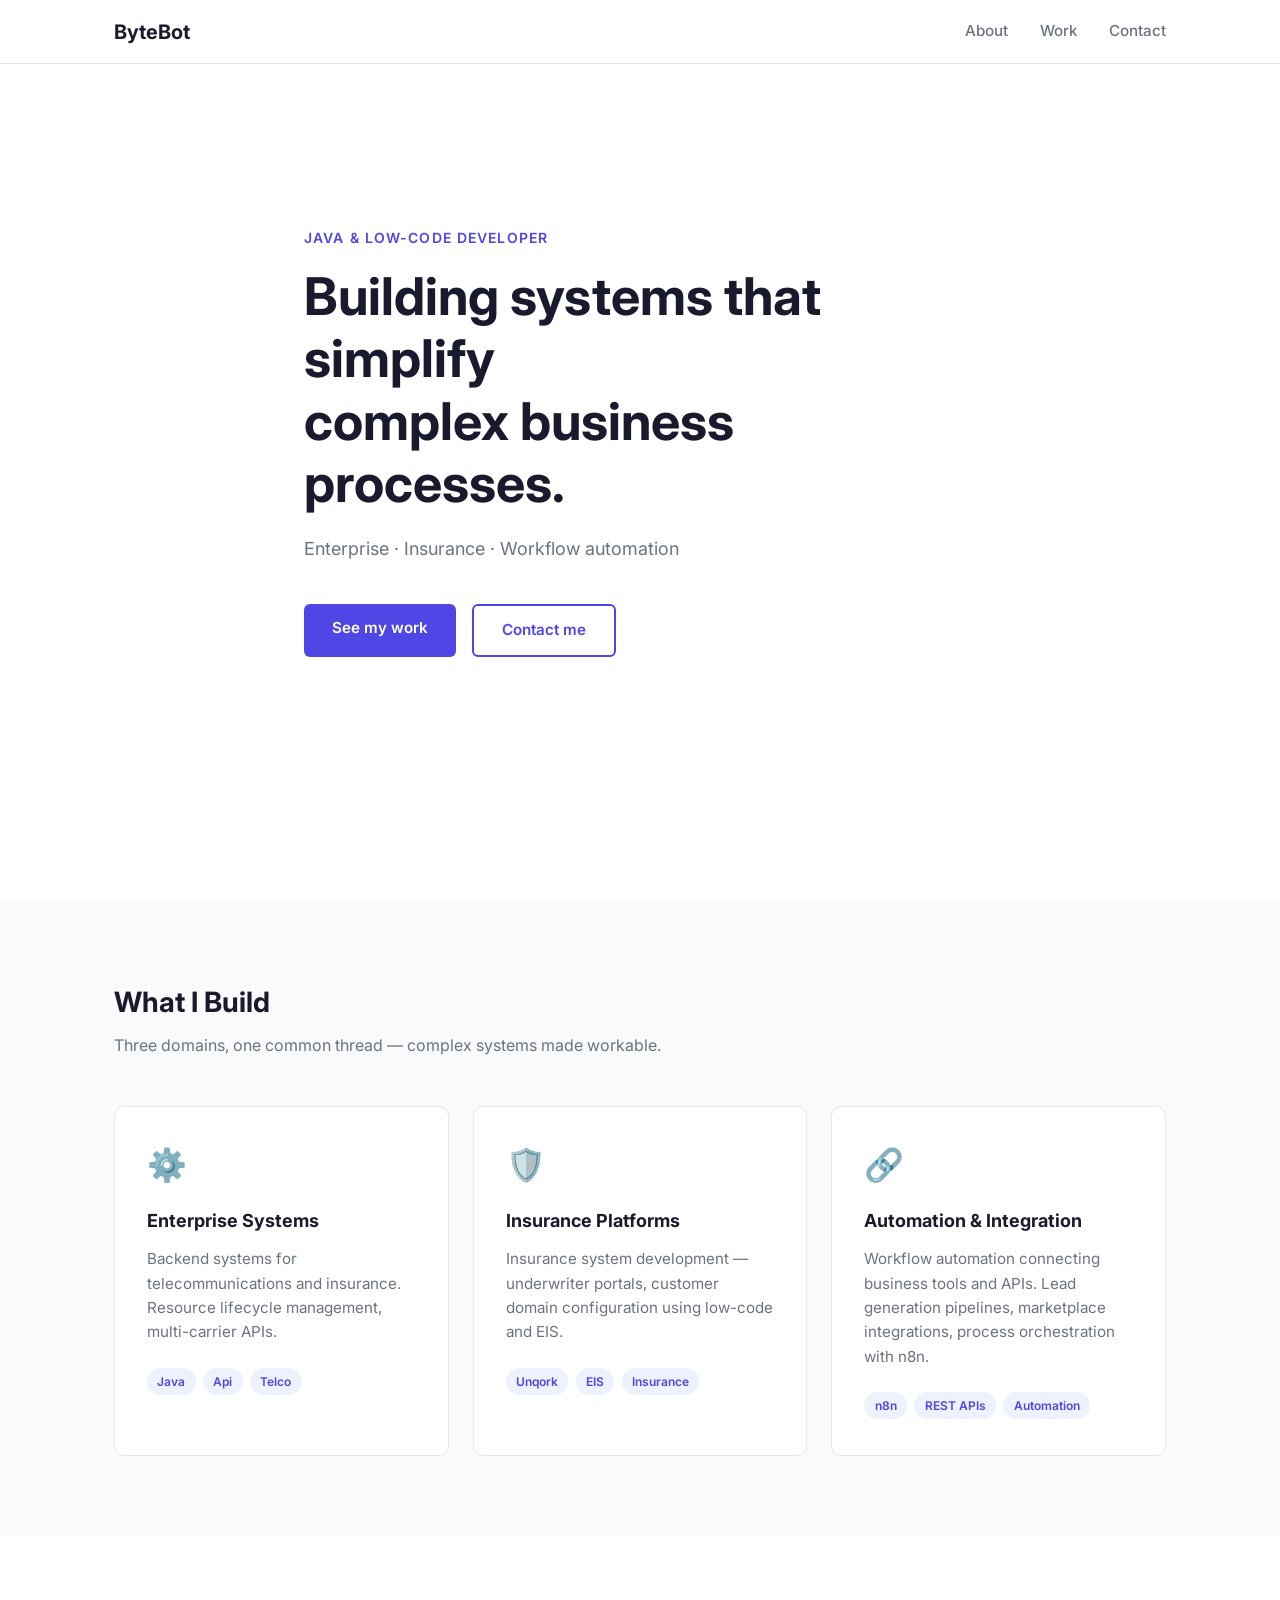
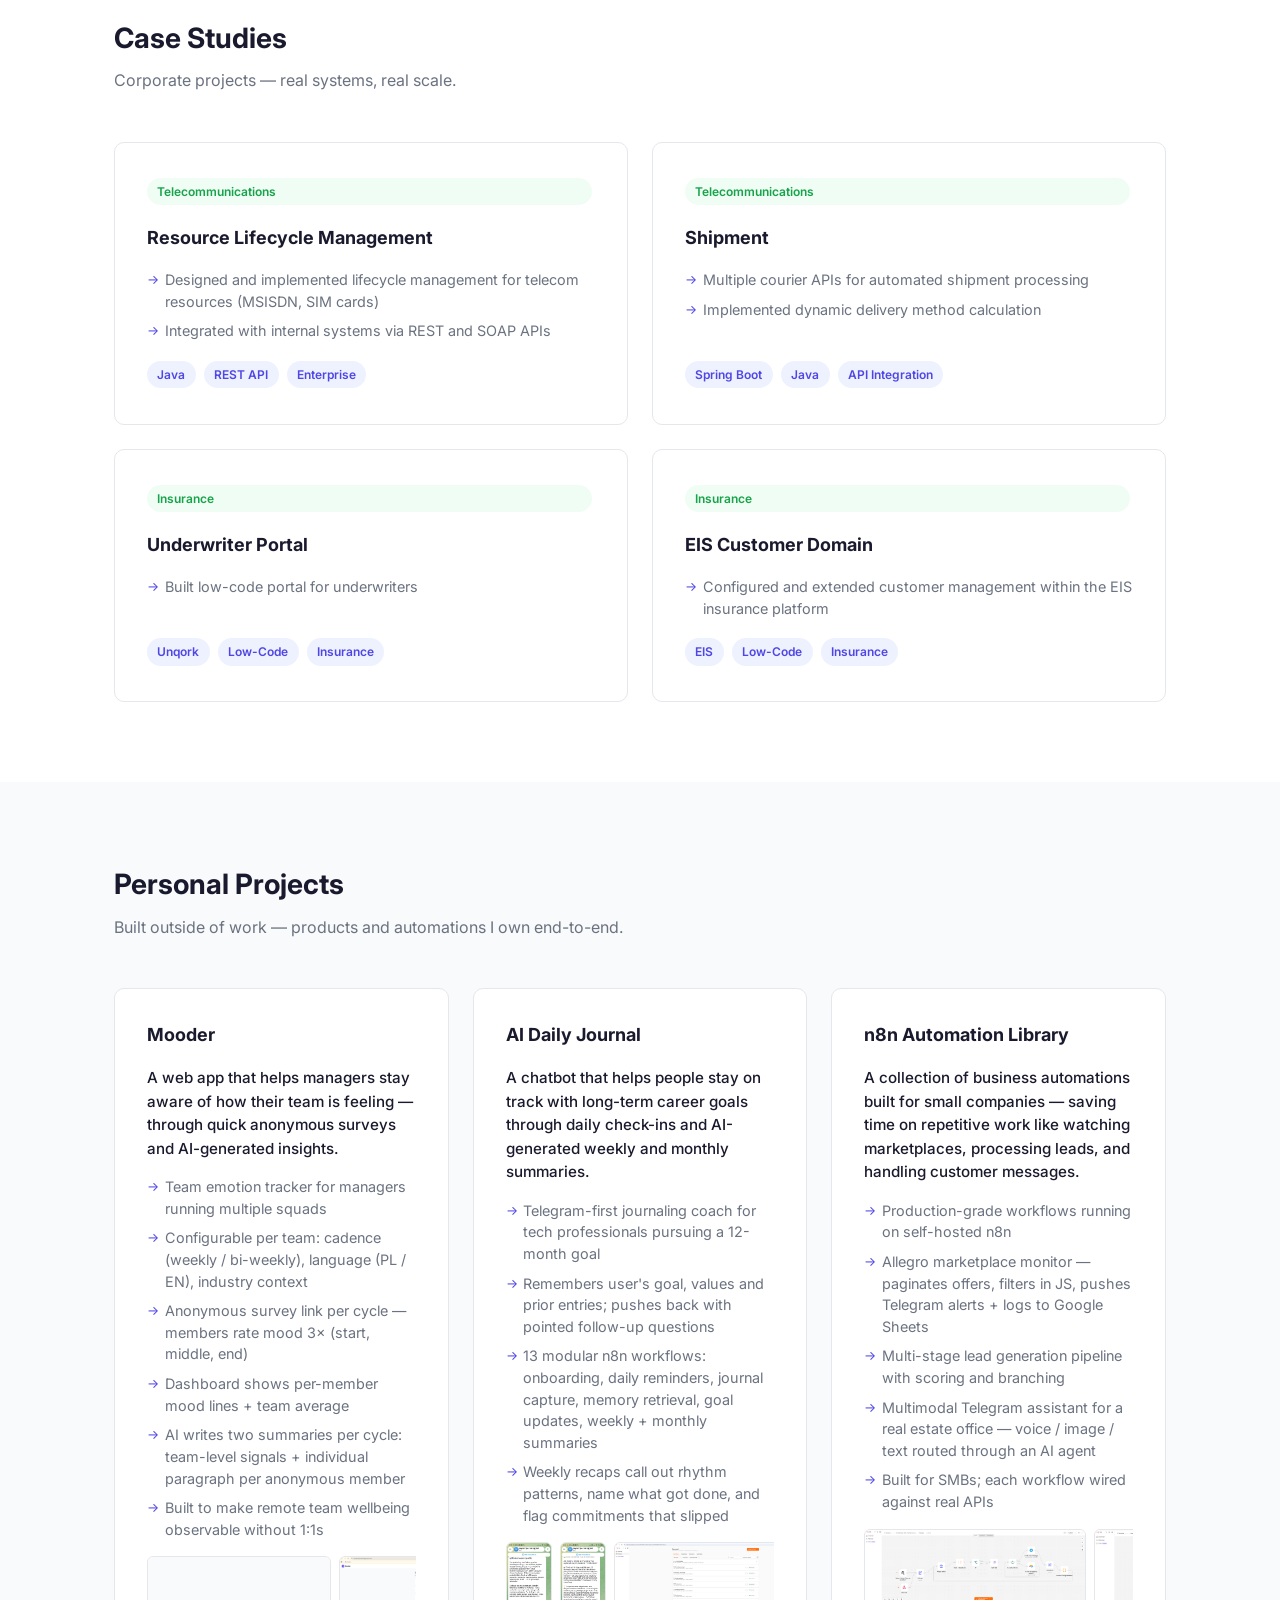
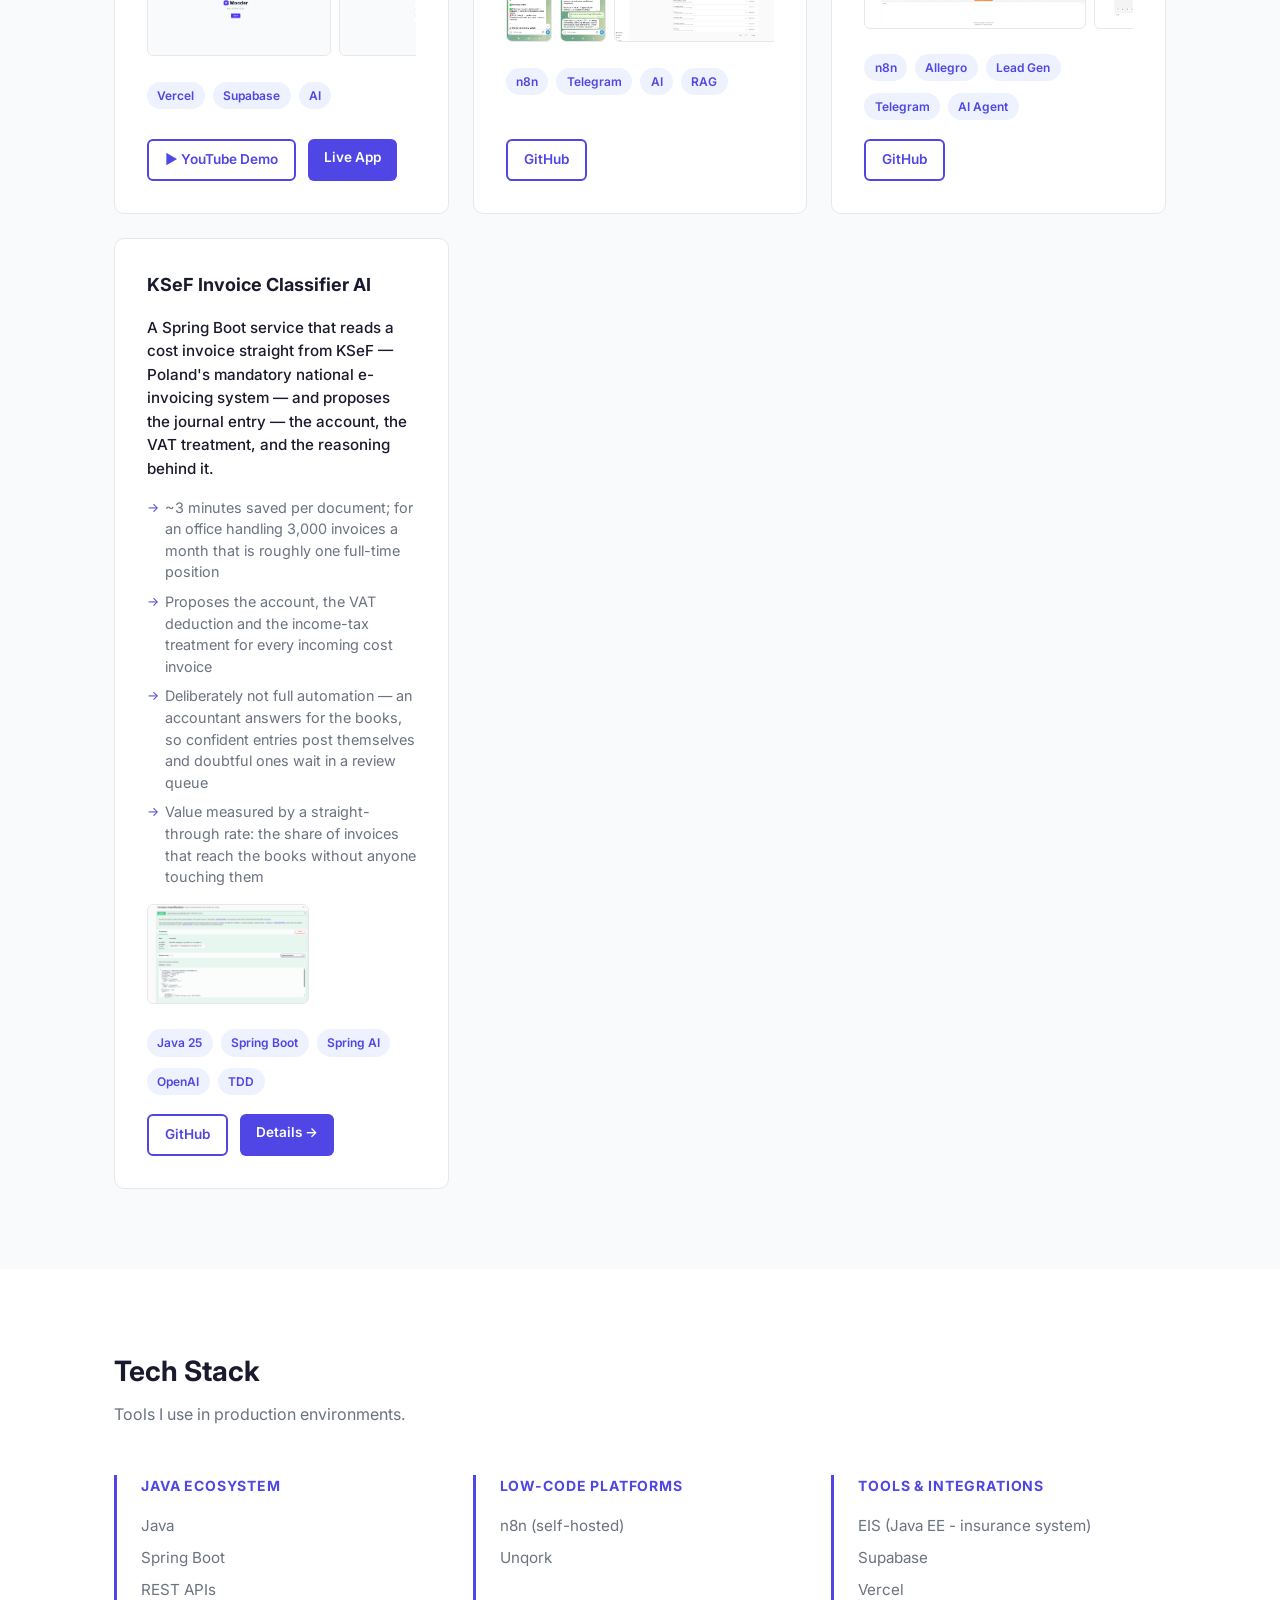
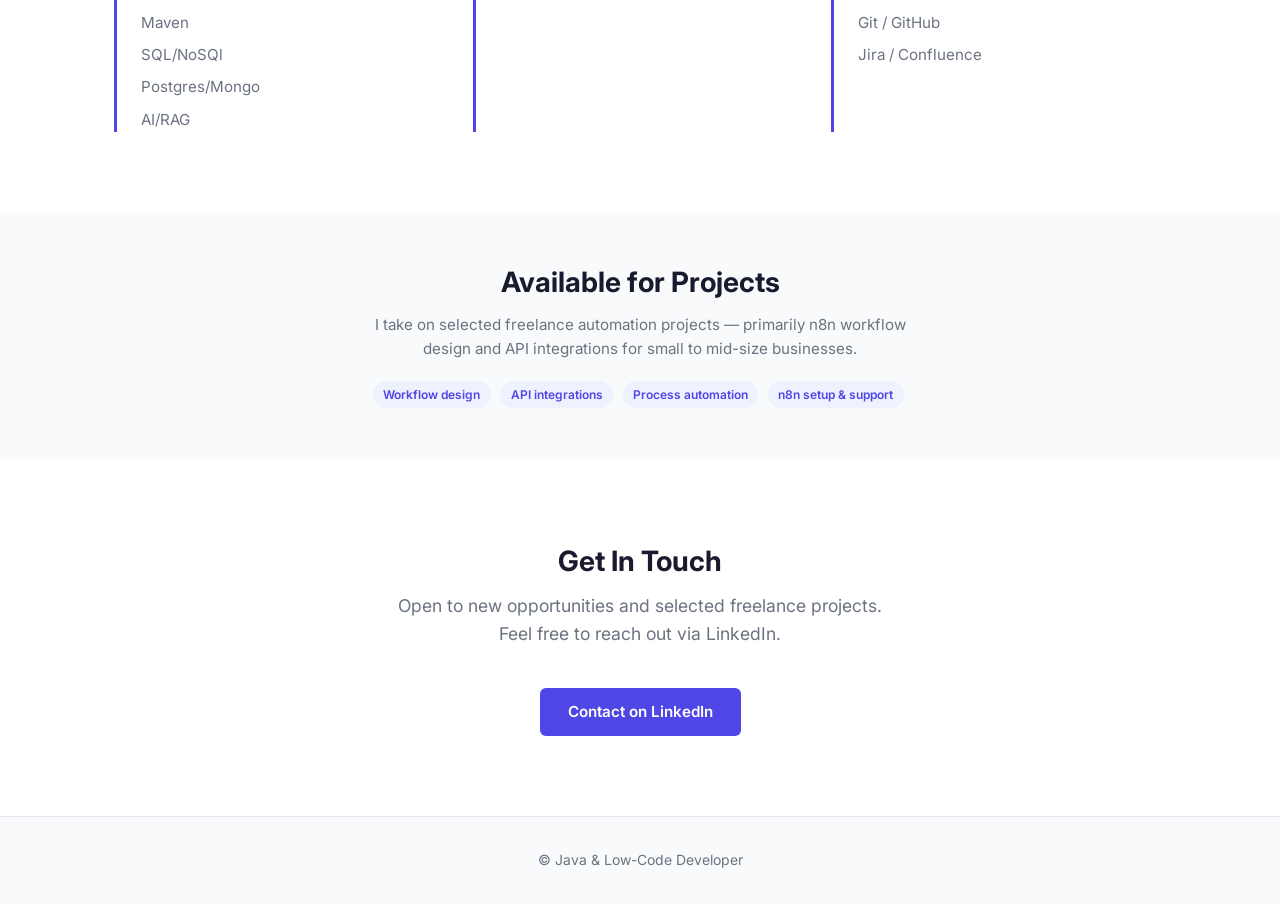
==== commit 791a6768: "feat: add KSeF Invoice Classifier AI project with detail page Fourth card in Personal Projects, busi" ====
--- a/index.html
+++ b/index.html
@@ -240,6 +240,31 @@
           </div>
         </div>
 
+        <div class="project-card">
+          <h3 class="project-card__title">KSeF Invoice Classifier AI</h3>
+          <p class="project-card__lede">A Spring Boot service that reads a cost invoice straight from KSeF — Poland&#39;s mandatory national e-invoicing system — and proposes the journal entry — the account, the VAT treatment, and the reasoning behind it.</p>
+          <ul class="project-card__bullets">
+            <li>~3 minutes saved per document; for an office handling 3,000 invoices a month that is roughly one full-time position</li>
+            <li>Proposes the account, the VAT deduction and the income-tax treatment for every incoming cost invoice</li>
+            <li>Deliberately not full automation — an accountant answers for the books, so confident entries post themselves and doubtful ones wait in a review queue</li>
+            <li>Value measured by a straight-through rate: the share of invoices that reach the books without anyone touching them</li>
+          </ul>
+          <div class="project-card__gallery">
+            <img src="screenshots/ksef/k1.png" alt="Swagger UI — invoice classification endpoint" class="thumb" data-full="screenshots/ksef/k1.png" />
+          </div>
+          <div class="project-card__tags">
+            <span class="tag">Java 25</span>
+            <span class="tag">Spring Boot</span>
+            <span class="tag">Spring AI</span>
+            <span class="tag">OpenAI</span>
+            <span class="tag">TDD</span>
+          </div>
+          <div class="project-card__links">
+            <a href="https://github.com/ByteBot86/Ksef_Tax_classificator_spring_boot_AI" target="_blank" rel="noopener" class="btn btn-outline btn--sm">GitHub</a>
+            <a href="projects/ksef.html" class="btn btn-primary btn--sm">Details &rarr;</a>
+          </div>
+        </div>
+
       </div>
     </div>
   </section>
--- a/css/style.css
+++ b/css/style.css
@@ -664,3 +664,224 @@
 section[id] {
   scroll-margin-top: var(--nav-height);
 }
+
+/* ── Project detail page ── */
+.detail-hero {
+  padding-top: calc(var(--nav-height) + 4rem);
+  padding-bottom: 3rem;
+  border-bottom: 1px solid var(--color-border);
+}
+
+.detail-hero__inner {
+  max-width: 800px;
+}
+
+.detail-hero__back {
+  display: inline-block;
+  font-size: 0.875rem;
+  font-weight: 600;
+  color: var(--color-muted);
+  margin-bottom: 1.5rem;
+}
+
+.detail-hero__back:hover {
+  color: var(--color-accent);
+  text-decoration: none;
+}
+
+.detail-hero__eyebrow {
+  font-size: 0.875rem;
+  font-weight: 600;
+  text-transform: uppercase;
+  letter-spacing: 0.08em;
+  color: var(--color-accent);
+  margin-bottom: 0.75rem;
+}
+
+.detail-hero__title {
+  font-size: clamp(1.75rem, 4vw, 2.5rem);
+  font-weight: 700;
+  line-height: 1.2;
+  margin-bottom: 1rem;
+}
+
+.detail-hero__lede {
+  font-size: 1.125rem;
+  color: var(--color-muted);
+  margin-bottom: 1.5rem;
+}
+
+.detail-hero__tags {
+  display: flex;
+  flex-wrap: wrap;
+  gap: 0.3rem;
+  margin-bottom: 1.75rem;
+}
+
+.detail-hero__cta {
+  display: flex;
+  gap: 1rem;
+  flex-wrap: wrap;
+}
+
+.detail {
+  padding: 3.5rem 1.5rem;
+}
+
+.detail--alt {
+  background: var(--color-surface);
+}
+
+.detail__inner {
+  max-width: 800px;
+}
+
+.detail__eyebrow {
+  font-size: 0.8rem;
+  font-weight: 700;
+  text-transform: uppercase;
+  letter-spacing: 0.08em;
+  color: var(--color-accent);
+  margin-bottom: 0.75rem;
+}
+
+.detail__title {
+  font-size: 1.5rem;
+  font-weight: 700;
+  margin-bottom: 1.5rem;
+}
+
+.detail__sub {
+  font-size: 1.05rem;
+  font-weight: 700;
+  margin: 2rem 0 0.75rem;
+}
+
+.detail__inner p {
+  color: var(--color-muted);
+  margin-bottom: 1rem;
+  line-height: 1.7;
+}
+
+.detail__inner p strong,
+.detail__inner li strong {
+  color: var(--color-text);
+  font-weight: 600;
+}
+
+.detail__list {
+  list-style: none;
+  display: flex;
+  flex-direction: column;
+  gap: 0.6rem;
+  margin-bottom: 1rem;
+}
+
+.detail__list li {
+  font-size: 0.95rem;
+  color: var(--color-muted);
+  padding-left: 1.2rem;
+  position: relative;
+  line-height: 1.6;
+}
+
+.detail__list li::before {
+  content: '→';
+  position: absolute;
+  left: 0;
+  color: var(--color-accent);
+  font-size: 0.85rem;
+  top: 2px;
+}
+
+.detail__callout {
+  border-left: 3px solid var(--color-accent);
+  background: var(--color-accent-light);
+  border-radius: 0 8px 8px 0;
+  padding: 1.25rem 1.5rem;
+  margin: 1.5rem 0;
+}
+
+.detail__callout p:last-child {
+  margin-bottom: 0;
+}
+
+.detail__flow {
+  background: var(--color-text);
+  color: #e5e7eb;
+  border-radius: 8px;
+  padding: 1.25rem 1.5rem;
+  overflow-x: auto;
+  font-family: ui-monospace, 'Cascadia Code', Consolas, monospace;
+  font-size: 0.82rem;
+  line-height: 1.8;
+  margin: 1.5rem 0;
+}
+
+.detail__figure {
+  margin: 1.5rem 0 0;
+}
+
+.detail__figure img {
+  border: 1px solid var(--color-border);
+  border-radius: 8px;
+  cursor: zoom-in;
+  width: 100%;
+}
+
+.detail__figure figcaption {
+  font-size: 0.85rem;
+  color: var(--color-muted);
+  margin-top: 0.6rem;
+}
+
+.detail__stack {
+  display: flex;
+  flex-wrap: wrap;
+  gap: 0.3rem;
+}
+
+.detail__inner code {
+  font-family: ui-monospace, 'Cascadia Code', Consolas, monospace;
+  font-size: 0.88em;
+  background: var(--color-accent-light);
+  color: var(--color-accent);
+  padding: 0.1rem 0.35rem;
+  border-radius: 4px;
+}
+
+.detail__flow code {
+  background: none;
+  padding: 0;
+}
+
+@media (max-width: 640px) {
+  .detail-hero {
+    padding-top: calc(var(--nav-height) + 2.5rem);
+  }
+}
+
+.detail__note {
+  background: var(--color-bg);
+  border: 1px solid var(--color-border);
+  border-radius: 10px;
+  padding: 1.5rem 1.75rem;
+  margin-bottom: 2rem;
+}
+
+.detail--alt .detail__note {
+  background: var(--color-surface);
+}
+
+.detail__note-title {
+  font-size: 0.8rem;
+  font-weight: 700;
+  text-transform: uppercase;
+  letter-spacing: 0.08em;
+  color: var(--color-text) !important;
+  margin-bottom: 0.75rem !important;
+}
+
+.detail__note p:last-child {
+  margin-bottom: 0;
+}
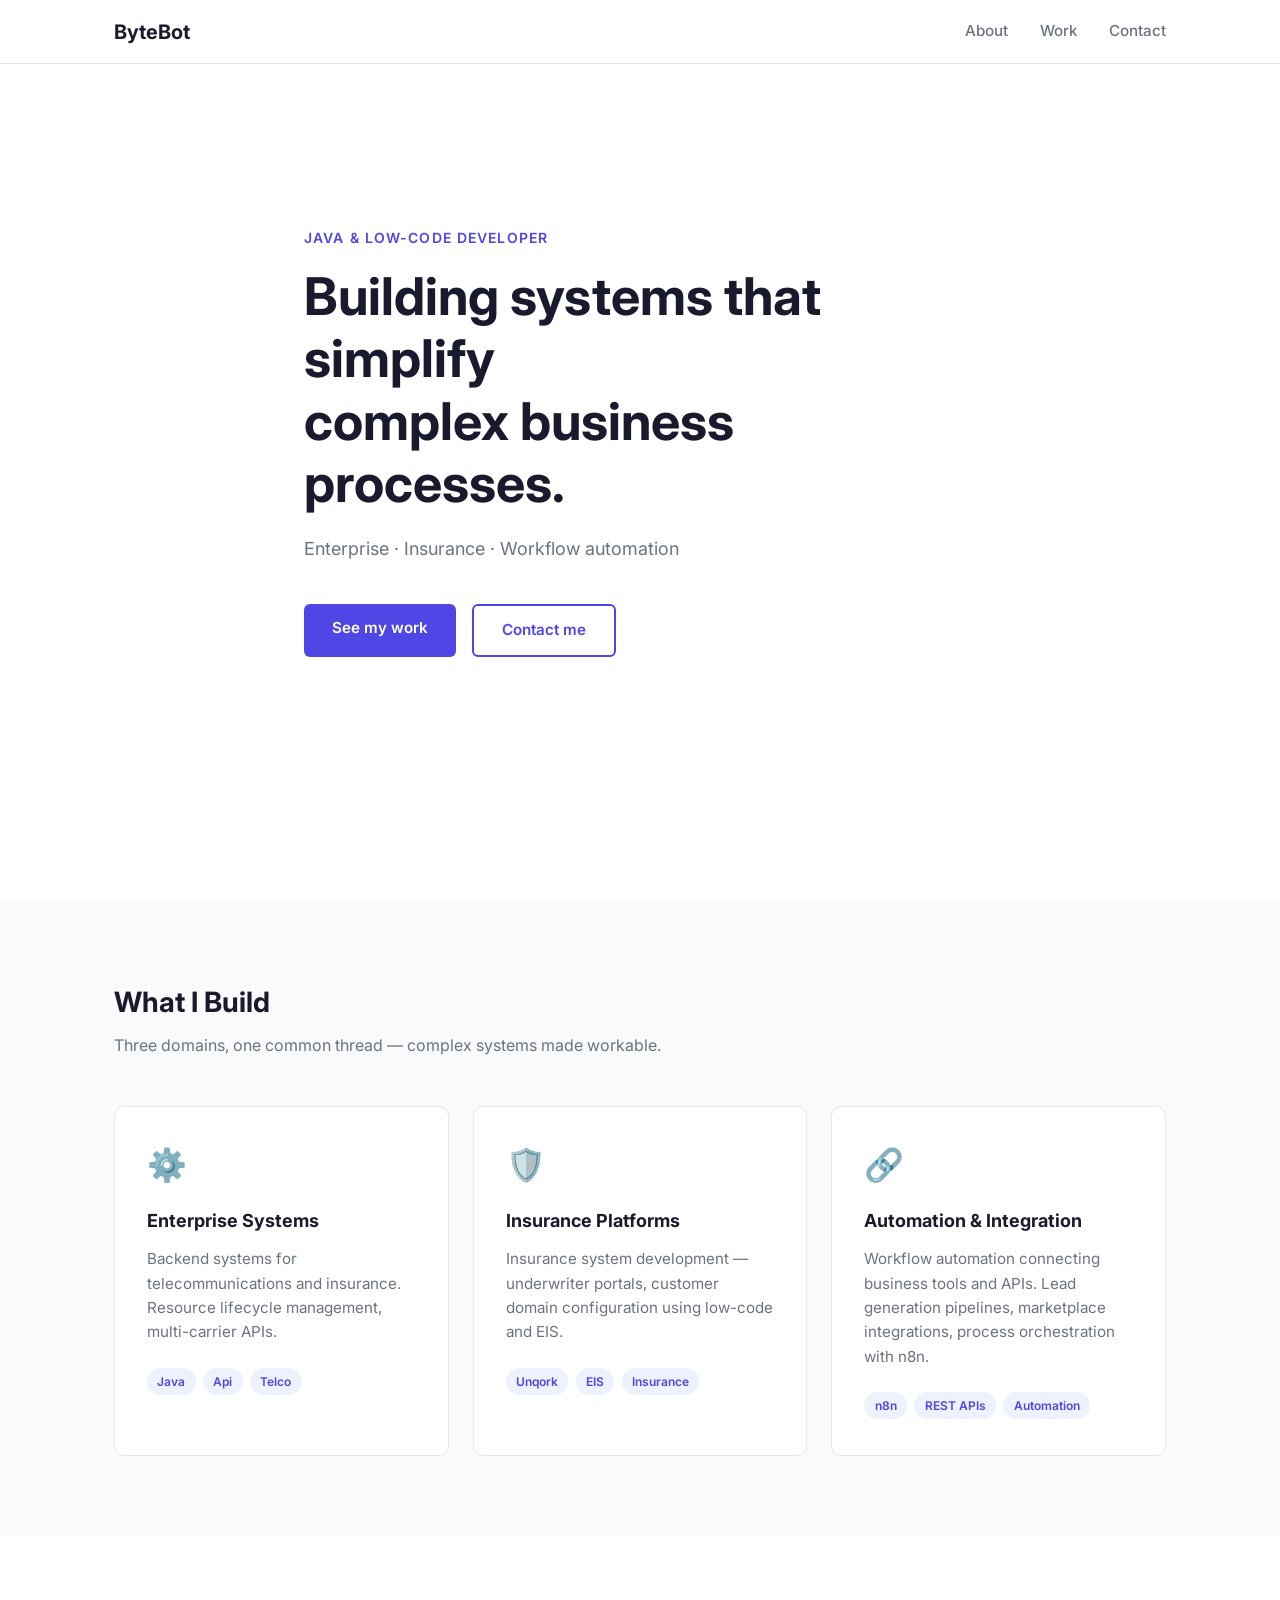
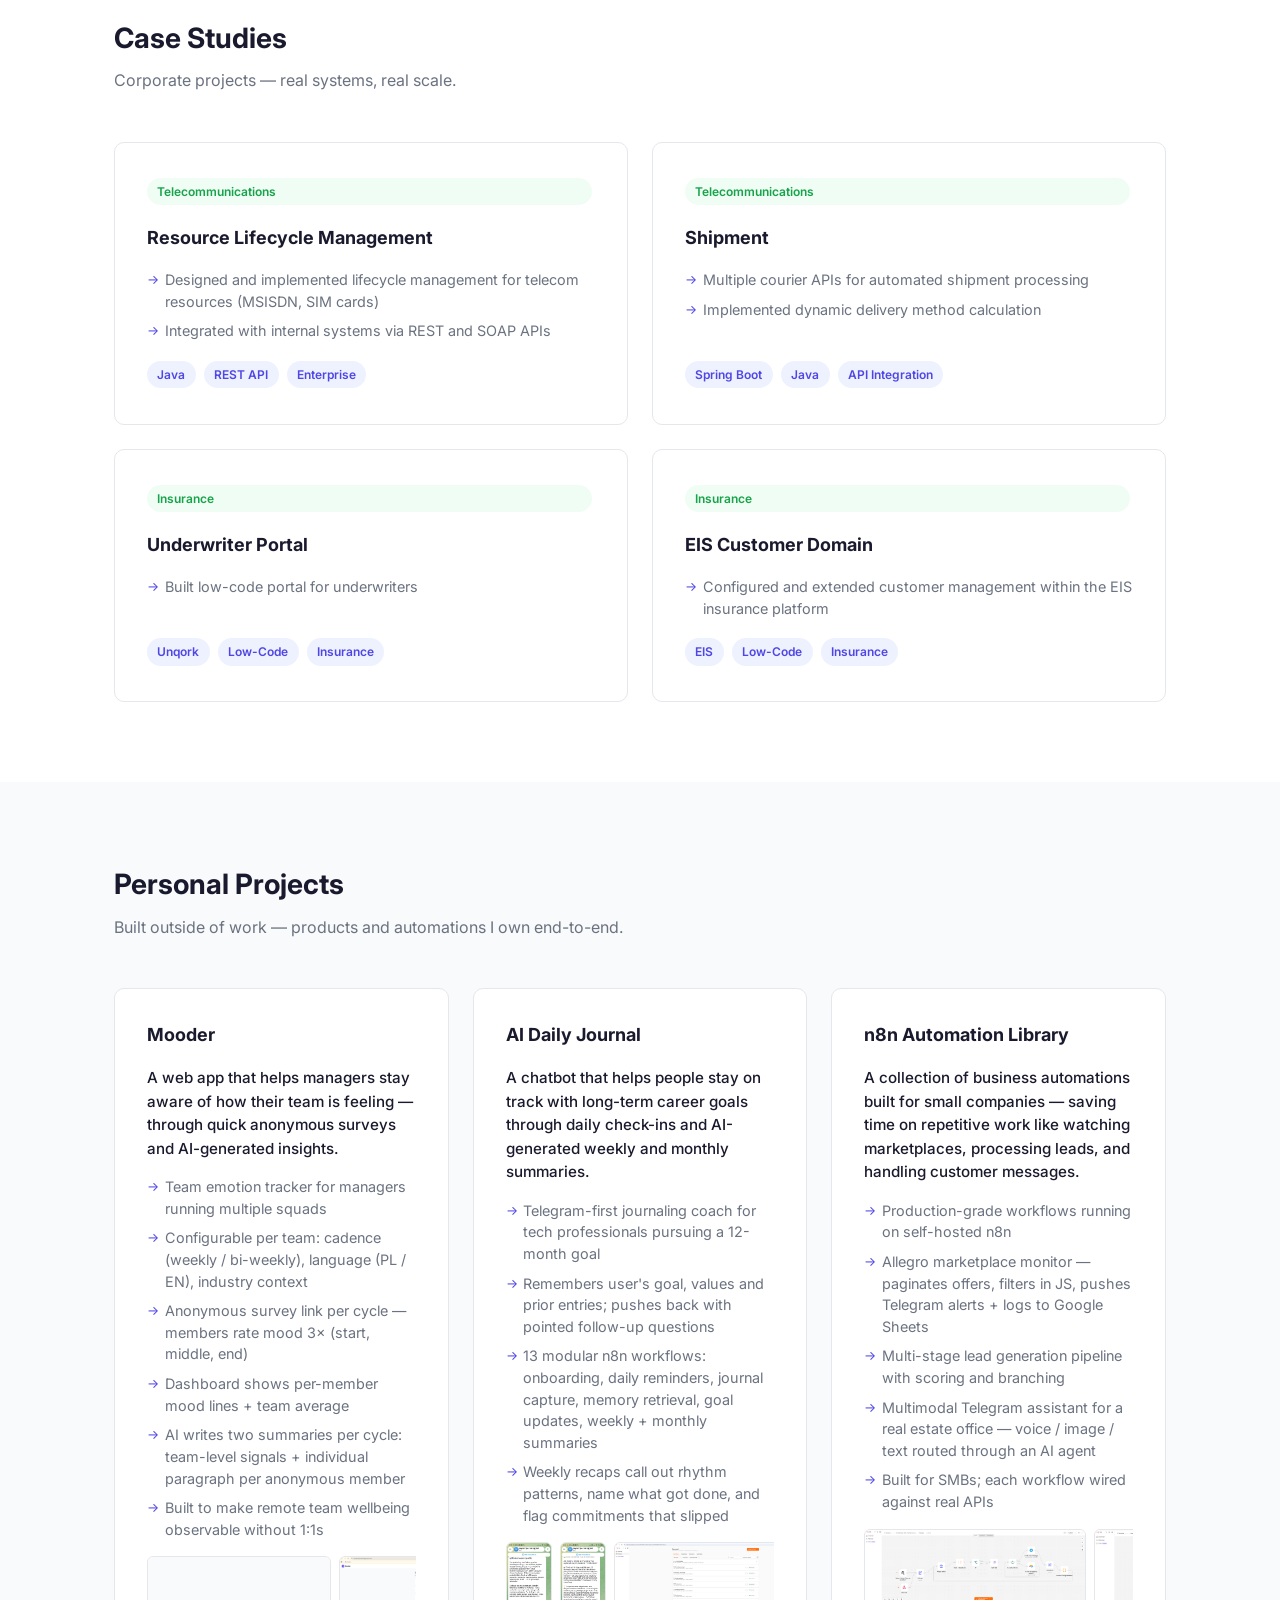
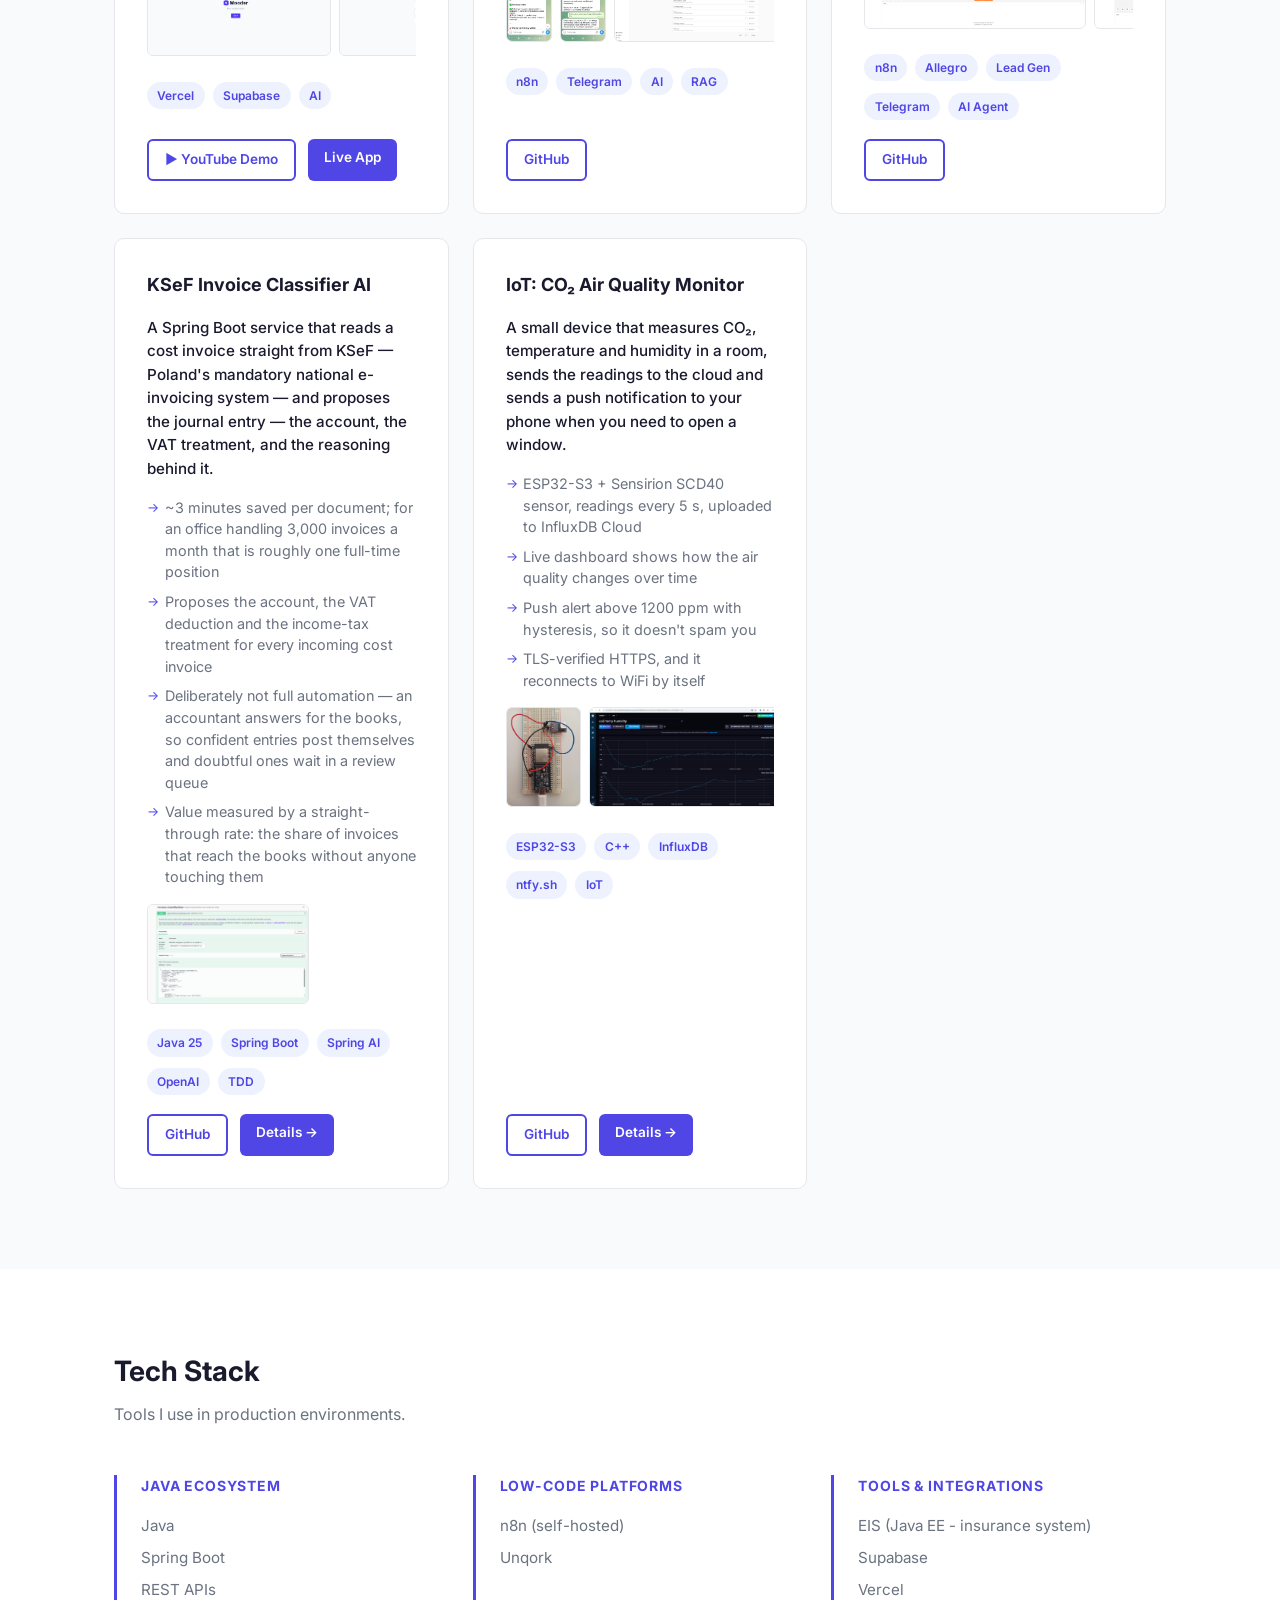
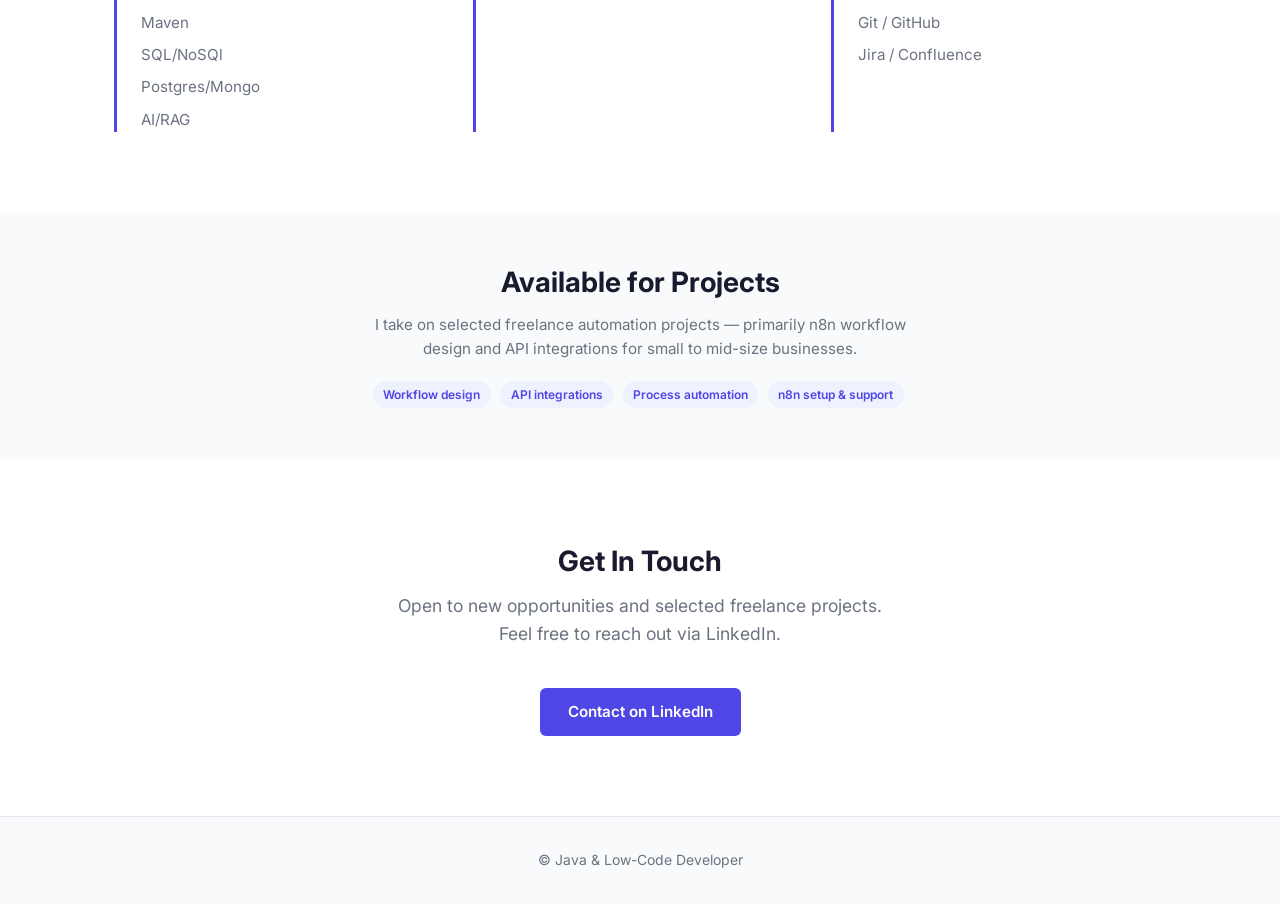
==== commit 1cbc73f2: "feat: add IoT CO2 air quality monitor project with detail page Fifth card in Personal Projects; the " ====
--- a/index.html
+++ b/index.html
@@ -265,6 +265,34 @@
           </div>
         </div>
 
+        <div class="project-card">
+          <a href="projects/iot.html" class="project-card__link">
+            <h3 class="project-card__title">IoT: CO₂ Air Quality Monitor</h3>
+            <p class="project-card__lede">A small device that measures CO₂, temperature and humidity in a room, sends the readings to the cloud and sends a push notification to your phone when you need to open a window.</p>
+          </a>
+          <ul class="project-card__bullets">
+            <li>ESP32-S3 + Sensirion SCD40 sensor, readings every 5 s, uploaded to InfluxDB Cloud</li>
+            <li>Live dashboard shows how the air quality changes over time</li>
+            <li>Push alert above 1200 ppm with hysteresis, so it doesn&#39;t spam you</li>
+            <li>TLS-verified HTTPS, and it reconnects to WiFi by itself</li>
+          </ul>
+          <div class="project-card__gallery">
+            <img src="screenshots/iot/i1.jpg" alt="ESP32-S3 board wired to an SCD40 CO₂ sensor on a breadboard" class="thumb" data-full="screenshots/iot/i1.jpg" />
+            <img src="screenshots/iot/i2.png" alt="InfluxDB dashboard — CO₂ and humidity over 6 hours" class="thumb" data-full="screenshots/iot/i2.png" />
+          </div>
+          <div class="project-card__tags">
+            <span class="tag">ESP32-S3</span>
+            <span class="tag">C++</span>
+            <span class="tag">InfluxDB</span>
+            <span class="tag">ntfy.sh</span>
+            <span class="tag">IoT</span>
+          </div>
+          <div class="project-card__links">
+            <a href="https://github.com/ByteBot86/co2_temperature_iot_solution" target="_blank" rel="noopener" class="btn btn-outline btn--sm">GitHub</a>
+            <a href="projects/iot.html" class="btn btn-primary btn--sm">Details &rarr;</a>
+          </div>
+        </div>
+
       </div>
     </div>
   </section>
--- a/css/style.css
+++ b/css/style.css
@@ -368,6 +368,21 @@
 .project-card__title {
   font-size: 1.125rem;
   font-weight: 700;
+}
+
+.project-card__link {
+  color: inherit;
+  display: flex;
+  flex-direction: column;
+  gap: 1rem;
+}
+
+.project-card__link:hover {
+  text-decoration: none;
+}
+
+.project-card__link:hover .project-card__title {
+  color: var(--color-accent);
 }
 
 .project-card__desc {
@@ -829,6 +844,12 @@
   width: 100%;
 }
 
+.detail__figure--portrait img {
+  display: block;
+  max-width: 420px;
+  margin: 0 auto;
+}
+
 .detail__figure figcaption {
   font-size: 0.85rem;
   color: var(--color-muted);
